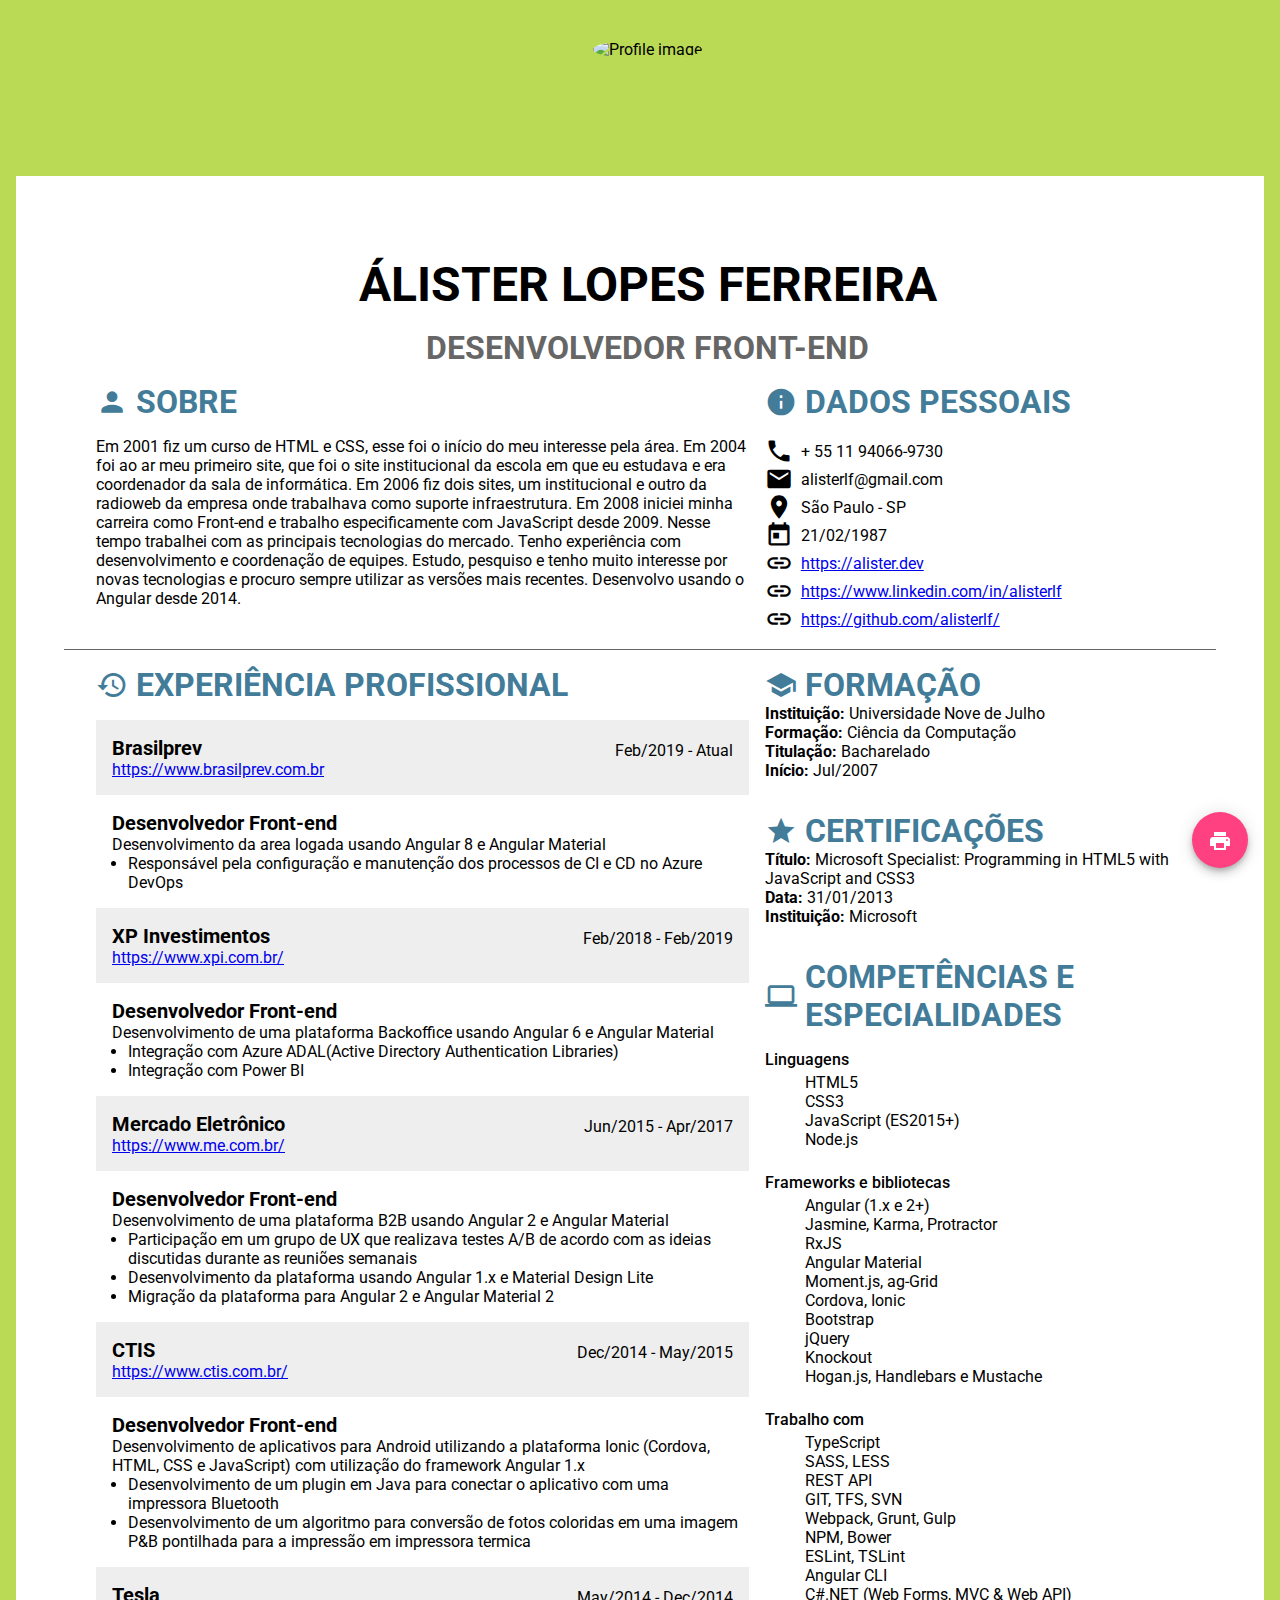
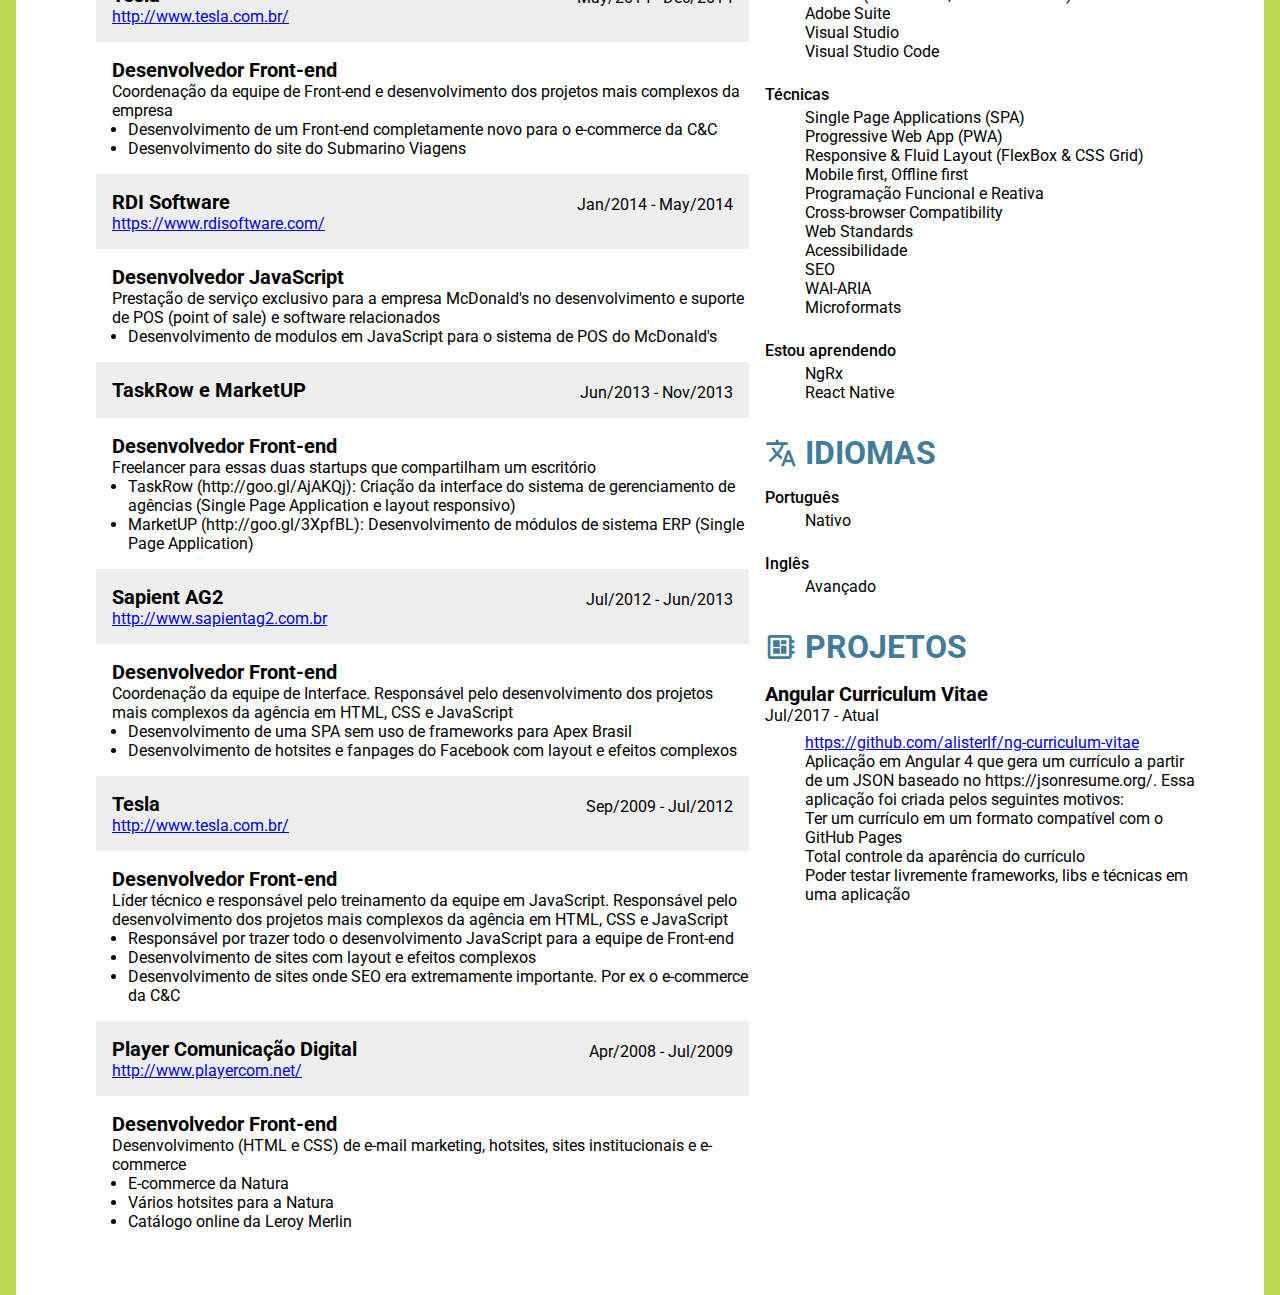
==== index.html @ 759c2c8f "Auto-generated commit" ====
<!DOCTYPE html>
<html lang="pt-br">
  <head>
    <meta charset="utf-8" />
    <title>NgCurriculumVitae</title>
    <base href="/" />
    <meta name="viewport" content="width=device-width, initial-scale=1" />
    <link rel="dns-prefetch" href="//fonts.googleapis.com" />
    <link rel="dns-prefetch" href="//www.googletagmanager.com" />
    <link rel="dns-prefetch" href="//www.google-analytics.com" />
    <link rel="preconnect" crossorigin href="//fonts.googleapis.com" />
    <link rel="preconnect" crossorigin href="//www.google-analytics.com" />
    <!-- Google Tag Manager -->
    <script>
      (function(w, d, s, l, i) {
        w[l] = w[l] || [];
        w[l].push({ 'gtm.start': new Date().getTime(), event: 'gtm.js' });
        var f = d.getElementsByTagName(s)[0],
          j = d.createElement(s),
          dl = l != 'dataLayer' ? '&l=' + l : '';
        j.async = true;
        j.src = 'https://www.googletagmanager.com/gtm.js?id=' + i + dl;
        f.parentNode.insertBefore(j, f);
      })(window, document, 'script', 'dataLayer', 'GTM-PRNCZ3V');
    </script>
    <!-- End Google Tag Manager -->
    <link rel="icon" type="image/x-icon" href="favicon.ico" />
    <link
      href="https://fonts.googleapis.com/css?family=Roboto:400,500,700&display=swap"
      rel="stylesheet"
    />
    <link
      href="https://fonts.googleapis.com/icon?family=Material+Icons&display=swap"
      rel="stylesheet"
    />
  <link rel="stylesheet" href="styles.6f7f9d1a3dc5c275f719.css"></head>
  <body>
    <!-- Google Tag Manager (noscript) -->
    <noscript>
      <iframe
        src="https://www.googletagmanager.com/ns.html?id=GTM-PRNCZ3V"
        height="0"
        width="0"
        style="display:none;visibility:hidden"
      ></iframe>
    </noscript>
    <!-- End Google Tag Manager (noscript) -->
    <!-- Github Pages hack to allow SPA refresh without receiving 404. -->
    <script>
      (function() {
        // Retrieve the URL the user was trying to access when receiving the 404.
        var redirect = sessionStorage.redirect;
        // Remove the URL from sessionStorage.
        delete sessionStorage.redirect;
        // Check if we actually need to redirect.
        if (redirect && redirect != location.href) {
          // We need to redirect to the URL the user was trying to access.
          history.replaceState(null, null, redirect);
        }
      })();
    </script>
    <!-- /Github Pages hack. -->
    <app-root></app-root>
  <script src="polyfills-es5.9864efa4089aa5dbc3ee.js" nomodule defer></script><script src="polyfills-es2015.c0373d524358eabe0165.js" type="module"></script><script src="runtime-es2015.24b02acc1f369d9b9f37.js" type="module"></script><script src="main-es2015.7d85269d48983feb0762.js" type="module"></script><script src="runtime-es5.24b02acc1f369d9b9f37.js" nomodule defer></script><script src="main-es5.7d85269d48983feb0762.js" nomodule defer></script></body>
</html>
---- styles.6f7f9d1a3dc5c275f719.css ----
.mat-badge-content{font-weight:600;font-size:12px;font-family:Roboto,"Helvetica Neue",sans-serif}.mat-badge-small .mat-badge-content{font-size:9px}.mat-badge-large .mat-badge-content{font-size:24px}.mat-h1,.mat-headline,.mat-typography h1{font:400 24px/32px Roboto,"Helvetica Neue",sans-serif;margin:0 0 16px}.mat-h2,.mat-title,.mat-typography h2{font:500 20px/32px Roboto,"Helvetica Neue",sans-serif;margin:0 0 16px}.mat-h3,.mat-subheading-2,.mat-typography h3{font:400 16px/28px Roboto,"Helvetica Neue",sans-serif;margin:0 0 16px}.mat-h4,.mat-subheading-1,.mat-typography h4{font:400 15px/24px Roboto,"Helvetica Neue",sans-serif;margin:0 0 16px}.mat-h5,.mat-typography h5{font:400 calc(14px * .83)/20px Roboto,"Helvetica Neue",sans-serif;margin:0 0 12px}.mat-h6,.mat-typography h6{font:400 calc(14px * .67)/20px Roboto,"Helvetica Neue",sans-serif;margin:0 0 12px}.mat-body-2,.mat-body-strong{font:500 14px/24px Roboto,"Helvetica Neue",sans-serif}.mat-body,.mat-body-1,.mat-typography{font:400 14px/20px Roboto,"Helvetica Neue",sans-serif}.mat-body p,.mat-body-1 p,.mat-typography p{margin:0 0 12px}.mat-caption,.mat-small{font:400 12px/20px Roboto,"Helvetica Neue",sans-serif}.mat-display-4,.mat-typography .mat-display-4{font:300 112px/112px Roboto,"Helvetica Neue",sans-serif;letter-spacing:-.05em;margin:0 0 56px}.mat-display-3,.mat-typography .mat-display-3{font:400 56px/56px Roboto,"Helvetica Neue",sans-serif;letter-spacing:-.02em;margin:0 0 64px}.mat-display-2,.mat-typography .mat-display-2{font:400 45px/48px Roboto,"Helvetica Neue",sans-serif;letter-spacing:-.005em;margin:0 0 64px}.mat-display-1,.mat-typography .mat-display-1{font:400 34px/40px Roboto,"Helvetica Neue",sans-serif;margin:0 0 64px}.mat-bottom-sheet-container{font:400 14px/20px Roboto,"Helvetica Neue",sans-serif}.mat-button,.mat-fab,.mat-flat-button,.mat-icon-button,.mat-mini-fab,.mat-raised-button,.mat-stroked-button{font-family:Roboto,"Helvetica Neue",sans-serif;font-size:14px;font-weight:500}.mat-button-toggle,.mat-card{font-family:Roboto,"Helvetica Neue",sans-serif}.mat-card-title{font-size:24px;font-weight:500}.mat-card-header .mat-card-title{font-size:20px}.mat-card-content,.mat-card-subtitle{font-size:14px}.mat-checkbox{font-family:Roboto,"Helvetica Neue",sans-serif}.mat-checkbox-layout .mat-checkbox-label{line-height:24px}.mat-chip{font-size:14px;font-weight:500}.mat-chip .mat-chip-remove.mat-icon,.mat-chip .mat-chip-trailing-icon.mat-icon{font-size:18px}.mat-table{font-family:Roboto,"Helvetica Neue",sans-serif}.mat-header-cell{font-size:12px;font-weight:500}.mat-cell,.mat-footer-cell{font-size:14px}.mat-calendar{font-family:Roboto,"Helvetica Neue",sans-serif}.mat-calendar-body{font-size:13px}.mat-calendar-body-label,.mat-calendar-period-button{font-size:14px;font-weight:500}.mat-calendar-table-header th{font-size:11px;font-weight:400}.mat-dialog-title{font:500 20px/32px Roboto,"Helvetica Neue",sans-serif}.mat-expansion-panel-header{font-family:Roboto,"Helvetica Neue",sans-serif;font-size:15px;font-weight:400}.mat-expansion-panel-content{font:400 14px/20px Roboto,"Helvetica Neue",sans-serif}.mat-form-field{font-size:inherit;font-weight:400;line-height:1.125;font-family:Roboto,"Helvetica Neue",sans-serif}.mat-form-field-wrapper{padding-bottom:1.34375em}.mat-form-field-prefix .mat-icon,.mat-form-field-suffix .mat-icon{font-size:150%;line-height:1.125}.mat-form-field-prefix .mat-icon-button,.mat-form-field-suffix .mat-icon-button{height:1.5em;width:1.5em}.mat-form-field-prefix .mat-icon-button .mat-icon,.mat-form-field-suffix .mat-icon-button .mat-icon{height:1.125em;line-height:1.125}.mat-form-field-infix{padding:.5em 0;border-top:.84375em solid transparent}.mat-form-field-can-float .mat-input-server:focus+.mat-form-field-label-wrapper .mat-form-field-label,.mat-form-field-can-float.mat-form-field-should-float .mat-form-field-label{transform:translateY(-1.34375em) scale(.75);width:133.33333%}.mat-form-field-can-float .mat-input-server[label]:not(:label-shown)+.mat-form-field-label-wrapper .mat-form-field-label{transform:translateY(-1.34374em) scale(.75);width:133.33334%}.mat-form-field-label-wrapper{top:-.84375em;padding-top:.84375em}.mat-form-field-label{top:1.34375em}.mat-form-field-underline{bottom:1.34375em}.mat-form-field-subscript-wrapper{font-size:75%;margin-top:.66667em;top:calc(100% - 1.79167em)}.mat-form-field-appearance-legacy .mat-form-field-wrapper{padding-bottom:1.25em}.mat-form-field-appearance-legacy .mat-form-field-infix{padding:.4375em 0}.mat-form-field-appearance-legacy.mat-form-field-can-float .mat-input-server:focus+.mat-form-field-label-wrapper .mat-form-field-label,.mat-form-field-appearance-legacy.mat-form-field-can-float.mat-form-field-should-float .mat-form-field-label{transform:translateY(-1.28125em) scale(.75) perspective(100px) translateZ(.001px);-ms-transform:translateY(-1.28125em) scale(.75);width:133.33333%}.mat-form-field-appearance-legacy.mat-form-field-can-float .mat-form-field-autofill-control:-webkit-autofill+.mat-form-field-label-wrapper .mat-form-field-label{transform:translateY(-1.28125em) scale(.75) perspective(100px) translateZ(.00101px);-ms-transform:translateY(-1.28124em) scale(.75);width:133.33334%}.mat-form-field-appearance-legacy.mat-form-field-can-float .mat-input-server[label]:not(:label-shown)+.mat-form-field-label-wrapper .mat-form-field-label{transform:translateY(-1.28125em) scale(.75) perspective(100px) translateZ(.00102px);-ms-transform:translateY(-1.28123em) scale(.75);width:133.33335%}.mat-form-field-appearance-legacy .mat-form-field-label{top:1.28125em}.mat-form-field-appearance-legacy .mat-form-field-subscript-wrapper{margin-top:.54167em;top:calc(100% - 1.66667em)}@media print{.mat-form-field-appearance-legacy.mat-form-field-can-float .mat-input-server:focus+.mat-form-field-label-wrapper .mat-form-field-label,.mat-form-field-appearance-legacy.mat-form-field-can-float.mat-form-field-should-float .mat-form-field-label{transform:translateY(-1.28122em) scale(.75)}.mat-form-field-appearance-legacy.mat-form-field-can-float .mat-form-field-autofill-control:-webkit-autofill+.mat-form-field-label-wrapper .mat-form-field-label{transform:translateY(-1.28121em) scale(.75)}.mat-form-field-appearance-legacy.mat-form-field-can-float .mat-input-server[label]:not(:label-shown)+.mat-form-field-label-wrapper .mat-form-field-label{transform:translateY(-1.2812em) scale(.75)}}.mat-form-field-appearance-fill .mat-form-field-infix{padding:.25em 0 .75em}.mat-form-field-appearance-fill .mat-form-field-label{top:1.09375em;margin-top:-.5em}.mat-form-field-appearance-fill.mat-form-field-can-float .mat-input-server:focus+.mat-form-field-label-wrapper .mat-form-field-label,.mat-form-field-appearance-fill.mat-form-field-can-float.mat-form-field-should-float .mat-form-field-label{transform:translateY(-.59375em) scale(.75);width:133.33333%}.mat-form-field-appearance-fill.mat-form-field-can-float .mat-input-server[label]:not(:label-shown)+.mat-form-field-label-wrapper .mat-form-field-label{transform:translateY(-.59374em) scale(.75);width:133.33334%}.mat-form-field-appearance-outline .mat-form-field-infix{padding:1em 0}.mat-form-field-appearance-outline .mat-form-field-label{top:1.84375em;margin-top:-.25em}.mat-form-field-appearance-outline.mat-form-field-can-float .mat-input-server:focus+.mat-form-field-label-wrapper .mat-form-field-label,.mat-form-field-appearance-outline.mat-form-field-can-float.mat-form-field-should-float .mat-form-field-label{transform:translateY(-1.59375em) scale(.75);width:133.33333%}.mat-form-field-appearance-outline.mat-form-field-can-float .mat-input-server[label]:not(:label-shown)+.mat-form-field-label-wrapper .mat-form-field-label{transform:translateY(-1.59374em) scale(.75);width:133.33334%}.mat-grid-tile-footer,.mat-grid-tile-header{font-size:14px}.mat-grid-tile-footer .mat-line,.mat-grid-tile-header .mat-line{white-space:nowrap;overflow:hidden;text-overflow:ellipsis;display:block;box-sizing:border-box}.mat-grid-tile-footer .mat-line:nth-child(n+2),.mat-grid-tile-header .mat-line:nth-child(n+2){font-size:12px}input.mat-input-element{margin-top:-.0625em}.mat-menu-item{font-family:Roboto,"Helvetica Neue",sans-serif;font-size:14px;font-weight:400}.mat-paginator,.mat-paginator-page-size .mat-select-trigger{font-family:Roboto,"Helvetica Neue",sans-serif;font-size:12px}.mat-radio-button,.mat-select{font-family:Roboto,"Helvetica Neue",sans-serif}.mat-select-trigger{height:1.125em}.mat-slide-toggle-content{font-family:Roboto,"Helvetica Neue",sans-serif}.mat-slider-thumb-label-text{font-family:Roboto,"Helvetica Neue",sans-serif;font-size:12px;font-weight:500}.mat-stepper-horizontal,.mat-stepper-vertical{font-family:Roboto,"Helvetica Neue",sans-serif}.mat-step-label{font-size:14px;font-weight:400}.mat-step-sub-label-error{font-weight:400}.mat-step-label-error{font-size:14px}.mat-step-label-selected{font-size:14px;font-weight:500}.mat-tab-group{font-family:Roboto,"Helvetica Neue",sans-serif}.mat-tab-label,.mat-tab-link{font-family:Roboto,"Helvetica Neue",sans-serif;font-size:14px;font-weight:500}.mat-toolbar,.mat-toolbar h1,.mat-toolbar h2,.mat-toolbar h3,.mat-toolbar h4,.mat-toolbar h5,.mat-toolbar h6{font:500 20px/32px Roboto,"Helvetica Neue",sans-serif;margin:0}.mat-tooltip{font-family:Roboto,"Helvetica Neue",sans-serif;font-size:10px;padding-top:6px;padding-bottom:6px}.mat-tooltip-handset{font-size:14px;padding-top:8px;padding-bottom:8px}.mat-list-item,.mat-list-option{font-family:Roboto,"Helvetica Neue",sans-serif}.mat-list-base .mat-list-item{font-size:16px}.mat-list-base .mat-list-item .mat-line{white-space:nowrap;overflow:hidden;text-overflow:ellipsis;display:block;box-sizing:border-box}.mat-list-base .mat-list-item .mat-line:nth-child(n+2){font-size:14px}.mat-list-base .mat-list-option{font-size:16px}.mat-list-base .mat-list-option .mat-line{white-space:nowrap;overflow:hidden;text-overflow:ellipsis;display:block;box-sizing:border-box}.mat-list-base .mat-list-option .mat-line:nth-child(n+2){font-size:14px}.mat-list-base[dense] .mat-list-item{font-size:12px}.mat-list-base[dense] .mat-list-item .mat-line{white-space:nowrap;overflow:hidden;text-overflow:ellipsis;display:block;box-sizing:border-box}.mat-list-base[dense] .mat-list-item .mat-line:nth-child(n+2),.mat-list-base[dense] .mat-list-option{font-size:12px}.mat-list-base[dense] .mat-list-option .mat-line{white-space:nowrap;overflow:hidden;text-overflow:ellipsis;display:block;box-sizing:border-box}.mat-list-base[dense] .mat-list-option .mat-line:nth-child(n+2){font-size:12px}.mat-list-base[dense] .mat-subheader{font-family:Roboto,"Helvetica Neue",sans-serif;font-size:12px;font-weight:500}.mat-option{font-family:Roboto,"Helvetica Neue",sans-serif;font-size:16px;color:rgba(0,0,0,.87)}.mat-optgroup-label{font:500 14px/24px Roboto,"Helvetica Neue",sans-serif;color:rgba(0,0,0,.54)}.mat-simple-snackbar{font-family:Roboto,"Helvetica Neue",sans-serif;font-size:14px}.mat-simple-snackbar-action{line-height:1;font-family:inherit;font-size:inherit;font-weight:500}.mat-ripple{overflow:hidden;position:relative}.mat-ripple.mat-ripple-unbounded{overflow:visible}.mat-ripple-element{position:absolute;border-radius:50%;pointer-events:none;transition:opacity,transform 0s cubic-bezier(0,0,.2,1);transform:scale(0)}@media (-ms-high-contrast:active){.mat-ripple-element{display:none}}.cdk-visually-hidden{border:0;clip:rect(0 0 0 0);height:1px;margin:-1px;overflow:hidden;padding:0;position:absolute;width:1px;outline:0;-webkit-appearance:none;-moz-appearance:none}.cdk-global-overlay-wrapper,.cdk-overlay-container{pointer-events:none;top:0;left:0;height:100%;width:100%}.cdk-overlay-container{position:fixed;z-index:1000}.cdk-overlay-container:empty{display:none}.cdk-global-overlay-wrapper{display:flex;position:absolute;z-index:1000}.cdk-overlay-pane{position:absolute;pointer-events:auto;box-sizing:border-box;z-index:1000;display:flex;max-width:100%;max-height:100%}.cdk-overlay-backdrop{position:absolute;top:0;bottom:0;left:0;right:0;z-index:1000;pointer-events:auto;-webkit-tap-highlight-color:transparent;transition:opacity .4s cubic-bezier(.25,.8,.25,1);opacity:0}.cdk-overlay-backdrop.cdk-overlay-backdrop-showing{opacity:1}@media screen and (-ms-high-contrast:active){.cdk-overlay-backdrop.cdk-overlay-backdrop-showing{opacity:.6}}.cdk-overlay-dark-backdrop{background:rgba(0,0,0,.32)}.cdk-overlay-transparent-backdrop,.cdk-overlay-transparent-backdrop.cdk-overlay-backdrop-showing{opacity:0}.cdk-overlay-connected-position-bounding-box{position:absolute;z-index:1000;display:flex;flex-direction:column;min-width:1px;min-height:1px}.cdk-global-scrollblock{position:fixed;width:100%;overflow-y:scroll}@-webkit-keyframes cdk-text-field-autofill-start{/*!*/}@keyframes cdk-text-field-autofill-start{/*!*/}@-webkit-keyframes cdk-text-field-autofill-end{/*!*/}@keyframes cdk-text-field-autofill-end{/*!*/}.cdk-text-field-autofill-monitored:-webkit-autofill{-webkit-animation-name:cdk-text-field-autofill-start;animation-name:cdk-text-field-autofill-start}.cdk-text-field-autofill-monitored:not(:-webkit-autofill){-webkit-animation-name:cdk-text-field-autofill-end;animation-name:cdk-text-field-autofill-end}textarea.cdk-textarea-autosize{resize:none}textarea.cdk-textarea-autosize-measuring{height:auto!important;overflow:hidden!important;padding:2px 0!important;box-sizing:content-box!important}.mat-ripple-element{background-color:rgba(0,0,0,.1)}.mat-option.mat-selected:not(.mat-option-multiple):not(.mat-option-disabled),.mat-option:focus:not(.mat-option-disabled),.mat-option:hover:not(.mat-option-disabled){background:rgba(0,0,0,.04)}.mat-option.mat-active{background:rgba(0,0,0,.04);color:rgba(0,0,0,.87)}.mat-option.mat-option-disabled{color:rgba(0,0,0,.38)}.mat-primary .mat-option.mat-selected:not(.mat-option-disabled){color:#3f51b5}.mat-accent .mat-option.mat-selected:not(.mat-option-disabled){color:#ff4081}.mat-warn .mat-option.mat-selected:not(.mat-option-disabled){color:#f44336}.mat-optgroup-disabled .mat-optgroup-label{color:rgba(0,0,0,.38)}.mat-pseudo-checkbox{color:rgba(0,0,0,.54)}.mat-pseudo-checkbox::after{color:#fafafa}.mat-pseudo-checkbox-disabled{color:#b0b0b0}.mat-accent .mat-pseudo-checkbox-checked,.mat-accent .mat-pseudo-checkbox-indeterminate,.mat-pseudo-checkbox-checked,.mat-pseudo-checkbox-indeterminate{background:#ff4081}.mat-primary .mat-pseudo-checkbox-checked,.mat-primary .mat-pseudo-checkbox-indeterminate{background:#3f51b5}.mat-warn .mat-pseudo-checkbox-checked,.mat-warn .mat-pseudo-checkbox-indeterminate{background:#f44336}.mat-pseudo-checkbox-checked.mat-pseudo-checkbox-disabled,.mat-pseudo-checkbox-indeterminate.mat-pseudo-checkbox-disabled{background:#b0b0b0}.mat-elevation-z0{box-shadow:0 0 0 0 rgba(0,0,0,.2),0 0 0 0 rgba(0,0,0,.14),0 0 0 0 rgba(0,0,0,.12)}.mat-elevation-z1{box-shadow:0 2px 1px -1px rgba(0,0,0,.2),0 1px 1px 0 rgba(0,0,0,.14),0 1px 3px 0 rgba(0,0,0,.12)}.mat-elevation-z2{box-shadow:0 3px 1px -2px rgba(0,0,0,.2),0 2px 2px 0 rgba(0,0,0,.14),0 1px 5px 0 rgba(0,0,0,.12)}.mat-elevation-z3{box-shadow:0 3px 3px -2px rgba(0,0,0,.2),0 3px 4px 0 rgba(0,0,0,.14),0 1px 8px 0 rgba(0,0,0,.12)}.mat-elevation-z4{box-shadow:0 2px 4px -1px rgba(0,0,0,.2),0 4px 5px 0 rgba(0,0,0,.14),0 1px 10px 0 rgba(0,0,0,.12)}.mat-elevation-z5{box-shadow:0 3px 5px -1px rgba(0,0,0,.2),0 5px 8px 0 rgba(0,0,0,.14),0 1px 14px 0 rgba(0,0,0,.12)}.mat-elevation-z6{box-shadow:0 3px 5px -1px rgba(0,0,0,.2),0 6px 10px 0 rgba(0,0,0,.14),0 1px 18px 0 rgba(0,0,0,.12)}.mat-elevation-z7{box-shadow:0 4px 5px -2px rgba(0,0,0,.2),0 7px 10px 1px rgba(0,0,0,.14),0 2px 16px 1px rgba(0,0,0,.12)}.mat-elevation-z8{box-shadow:0 5px 5px -3px rgba(0,0,0,.2),0 8px 10px 1px rgba(0,0,0,.14),0 3px 14px 2px rgba(0,0,0,.12)}.mat-elevation-z9{box-shadow:0 5px 6px -3px rgba(0,0,0,.2),0 9px 12px 1px rgba(0,0,0,.14),0 3px 16px 2px rgba(0,0,0,.12)}.mat-elevation-z10{box-shadow:0 6px 6px -3px rgba(0,0,0,.2),0 10px 14px 1px rgba(0,0,0,.14),0 4px 18px 3px rgba(0,0,0,.12)}.mat-elevation-z11{box-shadow:0 6px 7px -4px rgba(0,0,0,.2),0 11px 15px 1px rgba(0,0,0,.14),0 4px 20px 3px rgba(0,0,0,.12)}.mat-elevation-z12{box-shadow:0 7px 8px -4px rgba(0,0,0,.2),0 12px 17px 2px rgba(0,0,0,.14),0 5px 22px 4px rgba(0,0,0,.12)}.mat-elevation-z13{box-shadow:0 7px 8px -4px rgba(0,0,0,.2),0 13px 19px 2px rgba(0,0,0,.14),0 5px 24px 4px rgba(0,0,0,.12)}.mat-elevation-z14{box-shadow:0 7px 9px -4px rgba(0,0,0,.2),0 14px 21px 2px rgba(0,0,0,.14),0 5px 26px 4px rgba(0,0,0,.12)}.mat-elevation-z15{box-shadow:0 8px 9px -5px rgba(0,0,0,.2),0 15px 22px 2px rgba(0,0,0,.14),0 6px 28px 5px rgba(0,0,0,.12)}.mat-elevation-z16{box-shadow:0 8px 10px -5px rgba(0,0,0,.2),0 16px 24px 2px rgba(0,0,0,.14),0 6px 30px 5px rgba(0,0,0,.12)}.mat-elevation-z17{box-shadow:0 8px 11px -5px rgba(0,0,0,.2),0 17px 26px 2px rgba(0,0,0,.14),0 6px 32px 5px rgba(0,0,0,.12)}.mat-elevation-z18{box-shadow:0 9px 11px -5px rgba(0,0,0,.2),0 18px 28px 2px rgba(0,0,0,.14),0 7px 34px 6px rgba(0,0,0,.12)}.mat-elevation-z19{box-shadow:0 9px 12px -6px rgba(0,0,0,.2),0 19px 29px 2px rgba(0,0,0,.14),0 7px 36px 6px rgba(0,0,0,.12)}.mat-elevation-z20{box-shadow:0 10px 13px -6px rgba(0,0,0,.2),0 20px 31px 3px rgba(0,0,0,.14),0 8px 38px 7px rgba(0,0,0,.12)}.mat-elevation-z21{box-shadow:0 10px 13px -6px rgba(0,0,0,.2),0 21px 33px 3px rgba(0,0,0,.14),0 8px 40px 7px rgba(0,0,0,.12)}.mat-elevation-z22{box-shadow:0 10px 14px -6px rgba(0,0,0,.2),0 22px 35px 3px rgba(0,0,0,.14),0 8px 42px 7px rgba(0,0,0,.12)}.mat-elevation-z23{box-shadow:0 11px 14px -7px rgba(0,0,0,.2),0 23px 36px 3px rgba(0,0,0,.14),0 9px 44px 8px rgba(0,0,0,.12)}.mat-elevation-z24{box-shadow:0 11px 15px -7px rgba(0,0,0,.2),0 24px 38px 3px rgba(0,0,0,.14),0 9px 46px 8px rgba(0,0,0,.12)}.mat-app-background{background-color:#fafafa;color:rgba(0,0,0,.87)}.mat-theme-loaded-marker{display:none}.mat-autocomplete-panel{background:#fff;color:rgba(0,0,0,.87)}.mat-autocomplete-panel:not([class*=mat-elevation-z]){box-shadow:0 2px 4px -1px rgba(0,0,0,.2),0 4px 5px 0 rgba(0,0,0,.14),0 1px 10px 0 rgba(0,0,0,.12)}.mat-autocomplete-panel .mat-option.mat-selected:not(.mat-active):not(:hover){background:#fff}.mat-autocomplete-panel .mat-option.mat-selected:not(.mat-active):not(:hover):not(.mat-option-disabled){color:rgba(0,0,0,.87)}@media (-ms-high-contrast:active){.mat-badge-content{outline:solid 1px;border-radius:0}.mat-checkbox-disabled{opacity:.5}}.mat-badge-accent .mat-badge-content{background:#ff4081;color:#fff}.mat-badge-warn .mat-badge-content{color:#fff;background:#f44336}.mat-badge{position:relative}.mat-badge-hidden .mat-badge-content{display:none}.mat-badge-disabled .mat-badge-content{background:#b9b9b9;color:rgba(0,0,0,.38)}.mat-badge-content{color:#fff;background:#3f51b5;position:absolute;text-align:center;display:inline-block;border-radius:50%;transition:transform .2s ease-in-out;transform:scale(.6);overflow:hidden;white-space:nowrap;text-overflow:ellipsis;pointer-events:none}.mat-badge-content._mat-animation-noopable,.ng-animate-disabled .mat-badge-content{transition:none}.mat-badge-content.mat-badge-active{transform:none}.mat-badge-small .mat-badge-content{width:16px;height:16px;line-height:16px}.mat-badge-small.mat-badge-above .mat-badge-content{top:-8px}.mat-badge-small.mat-badge-below .mat-badge-content{bottom:-8px}.mat-badge-small.mat-badge-before .mat-badge-content{left:-16px}[dir=rtl] .mat-badge-small.mat-badge-before .mat-badge-content{left:auto;right:-16px}.mat-badge-small.mat-badge-after .mat-badge-content{right:-16px}[dir=rtl] .mat-badge-small.mat-badge-after .mat-badge-content{right:auto;left:-16px}.mat-badge-small.mat-badge-overlap.mat-badge-before .mat-badge-content{left:-8px}[dir=rtl] .mat-badge-small.mat-badge-overlap.mat-badge-before .mat-badge-content{left:auto;right:-8px}.mat-badge-small.mat-badge-overlap.mat-badge-after .mat-badge-content{right:-8px}[dir=rtl] .mat-badge-small.mat-badge-overlap.mat-badge-after .mat-badge-content{right:auto;left:-8px}.mat-badge-medium .mat-badge-content{width:22px;height:22px;line-height:22px}.mat-badge-medium.mat-badge-above .mat-badge-content{top:-11px}.mat-badge-medium.mat-badge-below .mat-badge-content{bottom:-11px}.mat-badge-medium.mat-badge-before .mat-badge-content{left:-22px}[dir=rtl] .mat-badge-medium.mat-badge-before .mat-badge-content{left:auto;right:-22px}.mat-badge-medium.mat-badge-after .mat-badge-content{right:-22px}[dir=rtl] .mat-badge-medium.mat-badge-after .mat-badge-content{right:auto;left:-22px}.mat-badge-medium.mat-badge-overlap.mat-badge-before .mat-badge-content{left:-11px}[dir=rtl] .mat-badge-medium.mat-badge-overlap.mat-badge-before .mat-badge-content{left:auto;right:-11px}.mat-badge-medium.mat-badge-overlap.mat-badge-after .mat-badge-content{right:-11px}[dir=rtl] .mat-badge-medium.mat-badge-overlap.mat-badge-after .mat-badge-content{right:auto;left:-11px}.mat-badge-large .mat-badge-content{width:28px;height:28px;line-height:28px}.mat-badge-large.mat-badge-above .mat-badge-content{top:-14px}.mat-badge-large.mat-badge-below .mat-badge-content{bottom:-14px}.mat-badge-large.mat-badge-before .mat-badge-content{left:-28px}[dir=rtl] .mat-badge-large.mat-badge-before .mat-badge-content{left:auto;right:-28px}.mat-badge-large.mat-badge-after .mat-badge-content{right:-28px}[dir=rtl] .mat-badge-large.mat-badge-after .mat-badge-content{right:auto;left:-28px}.mat-badge-large.mat-badge-overlap.mat-badge-before .mat-badge-content{left:-14px}[dir=rtl] .mat-badge-large.mat-badge-overlap.mat-badge-before .mat-badge-content{left:auto;right:-14px}.mat-badge-large.mat-badge-overlap.mat-badge-after .mat-badge-content{right:-14px}[dir=rtl] .mat-badge-large.mat-badge-overlap.mat-badge-after .mat-badge-content{right:auto;left:-14px}.mat-bottom-sheet-container{box-shadow:0 8px 10px -5px rgba(0,0,0,.2),0 16px 24px 2px rgba(0,0,0,.14),0 6px 30px 5px rgba(0,0,0,.12);background:#fff;color:rgba(0,0,0,.87)}.mat-button,.mat-icon-button,.mat-stroked-button{color:inherit;background:0 0}.mat-button.mat-primary,.mat-icon-button.mat-primary,.mat-stroked-button.mat-primary{color:#3f51b5}.mat-button.mat-accent,.mat-icon-button.mat-accent,.mat-stroked-button.mat-accent{color:#ff4081}.mat-button.mat-warn,.mat-icon-button.mat-warn,.mat-stroked-button.mat-warn{color:#f44336}.mat-button.mat-accent[disabled],.mat-button.mat-primary[disabled],.mat-button.mat-warn[disabled],.mat-button[disabled][disabled],.mat-icon-button.mat-accent[disabled],.mat-icon-button.mat-primary[disabled],.mat-icon-button.mat-warn[disabled],.mat-icon-button[disabled][disabled],.mat-stroked-button.mat-accent[disabled],.mat-stroked-button.mat-primary[disabled],.mat-stroked-button.mat-warn[disabled],.mat-stroked-button[disabled][disabled]{color:rgba(0,0,0,.26)}.mat-button.mat-primary .mat-button-focus-overlay,.mat-icon-button.mat-primary .mat-button-focus-overlay,.mat-stroked-button.mat-primary .mat-button-focus-overlay{background-color:#3f51b5}.mat-button.mat-accent .mat-button-focus-overlay,.mat-icon-button.mat-accent .mat-button-focus-overlay,.mat-stroked-button.mat-accent .mat-button-focus-overlay{background-color:#ff4081}.mat-button.mat-warn .mat-button-focus-overlay,.mat-icon-button.mat-warn .mat-button-focus-overlay,.mat-stroked-button.mat-warn .mat-button-focus-overlay{background-color:#f44336}.mat-button[disabled] .mat-button-focus-overlay,.mat-icon-button[disabled] .mat-button-focus-overlay,.mat-stroked-button[disabled] .mat-button-focus-overlay{background-color:transparent}.mat-button .mat-ripple-element,.mat-icon-button .mat-ripple-element,.mat-stroked-button .mat-ripple-element{opacity:.1;background-color:currentColor}.mat-button-focus-overlay{background:#000}.mat-stroked-button:not([disabled]){border-color:rgba(0,0,0,.12)}.mat-fab,.mat-flat-button,.mat-mini-fab,.mat-raised-button{color:rgba(0,0,0,.87);background-color:#fff}.mat-fab.mat-accent,.mat-fab.mat-primary,.mat-fab.mat-warn,.mat-flat-button.mat-accent,.mat-flat-button.mat-primary,.mat-flat-button.mat-warn,.mat-mini-fab.mat-accent,.mat-mini-fab.mat-primary,.mat-mini-fab.mat-warn,.mat-raised-button.mat-accent,.mat-raised-button.mat-primary,.mat-raised-button.mat-warn{color:#fff}.mat-fab.mat-accent[disabled],.mat-fab.mat-primary[disabled],.mat-fab.mat-warn[disabled],.mat-fab[disabled][disabled],.mat-flat-button.mat-accent[disabled],.mat-flat-button.mat-primary[disabled],.mat-flat-button.mat-warn[disabled],.mat-flat-button[disabled][disabled],.mat-mini-fab.mat-accent[disabled],.mat-mini-fab.mat-primary[disabled],.mat-mini-fab.mat-warn[disabled],.mat-mini-fab[disabled][disabled],.mat-raised-button.mat-accent[disabled],.mat-raised-button.mat-primary[disabled],.mat-raised-button.mat-warn[disabled],.mat-raised-button[disabled][disabled]{color:rgba(0,0,0,.26);background-color:rgba(0,0,0,.12)}.mat-fab.mat-primary,.mat-flat-button.mat-primary,.mat-mini-fab.mat-primary,.mat-raised-button.mat-primary{background-color:#3f51b5}.mat-fab.mat-accent,.mat-flat-button.mat-accent,.mat-mini-fab.mat-accent,.mat-raised-button.mat-accent{background-color:#ff4081}.mat-fab.mat-warn,.mat-flat-button.mat-warn,.mat-mini-fab.mat-warn,.mat-raised-button.mat-warn{background-color:#f44336}.mat-fab.mat-accent .mat-ripple-element,.mat-fab.mat-primary .mat-ripple-element,.mat-fab.mat-warn .mat-ripple-element,.mat-flat-button.mat-accent .mat-ripple-element,.mat-flat-button.mat-primary .mat-ripple-element,.mat-flat-button.mat-warn .mat-ripple-element,.mat-mini-fab.mat-accent .mat-ripple-element,.mat-mini-fab.mat-primary .mat-ripple-element,.mat-mini-fab.mat-warn .mat-ripple-element,.mat-raised-button.mat-accent .mat-ripple-element,.mat-raised-button.mat-primary .mat-ripple-element,.mat-raised-button.mat-warn .mat-ripple-element{background-color:rgba(255,255,255,.1)}.mat-flat-button:not([class*=mat-elevation-z]),.mat-stroked-button:not([class*=mat-elevation-z]){box-shadow:0 0 0 0 rgba(0,0,0,.2),0 0 0 0 rgba(0,0,0,.14),0 0 0 0 rgba(0,0,0,.12)}.mat-raised-button:not([class*=mat-elevation-z]){box-shadow:0 3px 1px -2px rgba(0,0,0,.2),0 2px 2px 0 rgba(0,0,0,.14),0 1px 5px 0 rgba(0,0,0,.12)}.mat-raised-button:not([disabled]):active:not([class*=mat-elevation-z]){box-shadow:0 5px 5px -3px rgba(0,0,0,.2),0 8px 10px 1px rgba(0,0,0,.14),0 3px 14px 2px rgba(0,0,0,.12)}.mat-raised-button[disabled]:not([class*=mat-elevation-z]){box-shadow:0 0 0 0 rgba(0,0,0,.2),0 0 0 0 rgba(0,0,0,.14),0 0 0 0 rgba(0,0,0,.12)}.mat-fab:not([class*=mat-elevation-z]),.mat-mini-fab:not([class*=mat-elevation-z]){box-shadow:0 3px 5px -1px rgba(0,0,0,.2),0 6px 10px 0 rgba(0,0,0,.14),0 1px 18px 0 rgba(0,0,0,.12)}.mat-fab:not([disabled]):active:not([class*=mat-elevation-z]),.mat-mini-fab:not([disabled]):active:not([class*=mat-elevation-z]){box-shadow:0 7px 8px -4px rgba(0,0,0,.2),0 12px 17px 2px rgba(0,0,0,.14),0 5px 22px 4px rgba(0,0,0,.12)}.mat-fab[disabled]:not([class*=mat-elevation-z]),.mat-mini-fab[disabled]:not([class*=mat-elevation-z]){box-shadow:0 0 0 0 rgba(0,0,0,.2),0 0 0 0 rgba(0,0,0,.14),0 0 0 0 rgba(0,0,0,.12)}.mat-button-toggle-group,.mat-button-toggle-standalone{box-shadow:0 3px 1px -2px rgba(0,0,0,.2),0 2px 2px 0 rgba(0,0,0,.14),0 1px 5px 0 rgba(0,0,0,.12)}.mat-button-toggle-group-appearance-standard,.mat-button-toggle-standalone.mat-button-toggle-appearance-standard{box-shadow:none;border:1px solid rgba(0,0,0,.12)}.mat-button-toggle{color:rgba(0,0,0,.38)}.mat-button-toggle .mat-button-toggle-focus-overlay{background-color:rgba(0,0,0,.12)}.mat-button-toggle-appearance-standard{color:rgba(0,0,0,.87);background:#fff}.mat-button-toggle-appearance-standard .mat-button-toggle-focus-overlay{background-color:#000}.mat-button-toggle-group-appearance-standard .mat-button-toggle+.mat-button-toggle{border-left:1px solid rgba(0,0,0,.12)}[dir=rtl] .mat-button-toggle-group-appearance-standard .mat-button-toggle+.mat-button-toggle{border-left:none;border-right:1px solid rgba(0,0,0,.12)}.mat-button-toggle-group-appearance-standard.mat-button-toggle-vertical .mat-button-toggle+.mat-button-toggle{border-left:none;border-right:none;border-top:1px solid rgba(0,0,0,.12)}.mat-button-toggle-checked{background-color:#e0e0e0;color:rgba(0,0,0,.54)}.mat-button-toggle-checked.mat-button-toggle-appearance-standard{color:rgba(0,0,0,.87)}.mat-button-toggle-disabled{color:rgba(0,0,0,.26);background-color:#eee}.mat-button-toggle-disabled.mat-button-toggle-appearance-standard{background:#fff}.mat-button-toggle-disabled.mat-button-toggle-checked{background-color:#bdbdbd}.mat-card{background:#fff;color:rgba(0,0,0,.87)}.mat-card:not([class*=mat-elevation-z]){box-shadow:0 2px 1px -1px rgba(0,0,0,.2),0 1px 1px 0 rgba(0,0,0,.14),0 1px 3px 0 rgba(0,0,0,.12)}.mat-card.mat-card-flat:not([class*=mat-elevation-z]){box-shadow:0 0 0 0 rgba(0,0,0,.2),0 0 0 0 rgba(0,0,0,.14),0 0 0 0 rgba(0,0,0,.12)}.mat-card-subtitle{color:rgba(0,0,0,.54)}.mat-checkbox-frame{border-color:rgba(0,0,0,.54)}.mat-checkbox-checkmark{fill:#fafafa}.mat-checkbox-checkmark-path{stroke:#fafafa!important}@media (-ms-high-contrast:black-on-white){.mat-checkbox-checkmark-path{stroke:#000!important}}.mat-checkbox-mixedmark{background-color:#fafafa}.mat-checkbox-checked.mat-primary .mat-checkbox-background,.mat-checkbox-indeterminate.mat-primary .mat-checkbox-background{background-color:#3f51b5}.mat-checkbox-checked.mat-accent .mat-checkbox-background,.mat-checkbox-indeterminate.mat-accent .mat-checkbox-background{background-color:#ff4081}.mat-checkbox-checked.mat-warn .mat-checkbox-background,.mat-checkbox-indeterminate.mat-warn .mat-checkbox-background{background-color:#f44336}.mat-checkbox-disabled.mat-checkbox-checked .mat-checkbox-background,.mat-checkbox-disabled.mat-checkbox-indeterminate .mat-checkbox-background{background-color:#b0b0b0}.mat-checkbox-disabled:not(.mat-checkbox-checked) .mat-checkbox-frame{border-color:#b0b0b0}.mat-checkbox-disabled .mat-checkbox-label{color:rgba(0,0,0,.54)}@media (-ms-high-contrast:active){.mat-checkbox-background{background:0 0}}.mat-checkbox .mat-ripple-element{background-color:#000}.mat-checkbox-checked:not(.mat-checkbox-disabled).mat-primary .mat-ripple-element,.mat-checkbox:active:not(.mat-checkbox-disabled).mat-primary .mat-ripple-element{background:#3f51b5}.mat-checkbox-checked:not(.mat-checkbox-disabled).mat-accent .mat-ripple-element,.mat-checkbox:active:not(.mat-checkbox-disabled).mat-accent .mat-ripple-element{background:#ff4081}.mat-checkbox-checked:not(.mat-checkbox-disabled).mat-warn .mat-ripple-element,.mat-checkbox:active:not(.mat-checkbox-disabled).mat-warn .mat-ripple-element{background:#f44336}.mat-chip.mat-standard-chip{background-color:#e0e0e0;color:rgba(0,0,0,.87)}.mat-chip.mat-standard-chip .mat-chip-remove{color:rgba(0,0,0,.87);opacity:.4}.mat-chip.mat-standard-chip:not(.mat-chip-disabled):active{box-shadow:0 3px 3px -2px rgba(0,0,0,.2),0 3px 4px 0 rgba(0,0,0,.14),0 1px 8px 0 rgba(0,0,0,.12)}.mat-chip.mat-standard-chip:not(.mat-chip-disabled) .mat-chip-remove:hover{opacity:.54}.mat-chip.mat-standard-chip.mat-chip-disabled{opacity:.4}.mat-chip.mat-standard-chip::after{background:#000}.mat-chip.mat-standard-chip.mat-chip-selected.mat-primary{background-color:#3f51b5;color:#fff}.mat-chip.mat-standard-chip.mat-chip-selected.mat-primary .mat-chip-remove{color:#fff;opacity:.4}.mat-chip.mat-standard-chip.mat-chip-selected.mat-primary .mat-ripple-element{background:rgba(255,255,255,.1)}.mat-chip.mat-standard-chip.mat-chip-selected.mat-warn{background-color:#f44336;color:#fff}.mat-chip.mat-standard-chip.mat-chip-selected.mat-warn .mat-chip-remove{color:#fff;opacity:.4}.mat-chip.mat-standard-chip.mat-chip-selected.mat-warn .mat-ripple-element{background:rgba(255,255,255,.1)}.mat-chip.mat-standard-chip.mat-chip-selected.mat-accent{background-color:#ff4081;color:#fff}.mat-chip.mat-standard-chip.mat-chip-selected.mat-accent .mat-chip-remove{color:#fff;opacity:.4}.mat-chip.mat-standard-chip.mat-chip-selected.mat-accent .mat-ripple-element{background:rgba(255,255,255,.1)}.mat-table{background:#fff}.mat-table tbody,.mat-table tfoot,.mat-table thead,.mat-table-sticky,[mat-footer-row],[mat-header-row],[mat-row],mat-footer-row,mat-header-row,mat-row{background:inherit}mat-footer-row,mat-header-row,mat-row,td.mat-cell,td.mat-footer-cell,th.mat-header-cell{border-bottom-color:rgba(0,0,0,.12)}.mat-header-cell{color:rgba(0,0,0,.54)}.mat-cell,.mat-footer-cell{color:rgba(0,0,0,.87)}.mat-calendar-arrow{border-top-color:rgba(0,0,0,.54)}.mat-datepicker-content .mat-calendar-next-button,.mat-datepicker-content .mat-calendar-previous-button,.mat-datepicker-toggle{color:rgba(0,0,0,.54)}.mat-calendar-table-header{color:rgba(0,0,0,.38)}.mat-calendar-table-header-divider::after{background:rgba(0,0,0,.12)}.mat-calendar-body-label{color:rgba(0,0,0,.54)}.mat-calendar-body-cell-content{color:rgba(0,0,0,.87);border-color:transparent}.mat-calendar-body-disabled>.mat-calendar-body-cell-content:not(.mat-calendar-body-selected){color:rgba(0,0,0,.38)}.cdk-keyboard-focused .mat-calendar-body-active>.mat-calendar-body-cell-content:not(.mat-calendar-body-selected),.cdk-program-focused .mat-calendar-body-active>.mat-calendar-body-cell-content:not(.mat-calendar-body-selected),.mat-calendar-body-cell:not(.mat-calendar-body-disabled):hover>.mat-calendar-body-cell-content:not(.mat-calendar-body-selected){background-color:rgba(0,0,0,.04)}.mat-calendar-body-today:not(.mat-calendar-body-selected){border-color:rgba(0,0,0,.38)}.mat-calendar-body-disabled>.mat-calendar-body-today:not(.mat-calendar-body-selected){border-color:rgba(0,0,0,.18)}.mat-calendar-body-selected{background-color:#3f51b5;color:#fff}.mat-calendar-body-disabled>.mat-calendar-body-selected{background-color:rgba(63,81,181,.4)}.mat-calendar-body-today.mat-calendar-body-selected{box-shadow:inset 0 0 0 1px #fff}.mat-datepicker-content{box-shadow:0 2px 4px -1px rgba(0,0,0,.2),0 4px 5px 0 rgba(0,0,0,.14),0 1px 10px 0 rgba(0,0,0,.12);background-color:#fff;color:rgba(0,0,0,.87)}.mat-datepicker-content.mat-accent .mat-calendar-body-selected{background-color:#ff4081;color:#fff}.mat-datepicker-content.mat-accent .mat-calendar-body-disabled>.mat-calendar-body-selected{background-color:rgba(255,64,129,.4)}.mat-datepicker-content.mat-accent .mat-calendar-body-today.mat-calendar-body-selected{box-shadow:inset 0 0 0 1px #fff}.mat-datepicker-content.mat-warn .mat-calendar-body-selected{background-color:#f44336;color:#fff}.mat-datepicker-content.mat-warn .mat-calendar-body-disabled>.mat-calendar-body-selected{background-color:rgba(244,67,54,.4)}.mat-datepicker-content.mat-warn .mat-calendar-body-today.mat-calendar-body-selected{box-shadow:inset 0 0 0 1px #fff}.mat-datepicker-content-touch{box-shadow:0 0 0 0 rgba(0,0,0,.2),0 0 0 0 rgba(0,0,0,.14),0 0 0 0 rgba(0,0,0,.12)}.mat-datepicker-toggle-active{color:#3f51b5}.mat-datepicker-toggle-active.mat-accent{color:#ff4081}.mat-datepicker-toggle-active.mat-warn{color:#f44336}.mat-dialog-container{box-shadow:0 11px 15px -7px rgba(0,0,0,.2),0 24px 38px 3px rgba(0,0,0,.14),0 9px 46px 8px rgba(0,0,0,.12);background:#fff;color:rgba(0,0,0,.87)}.mat-divider{border-top-color:rgba(0,0,0,.12)}.mat-divider-vertical{border-right-color:rgba(0,0,0,.12)}.mat-expansion-panel{background:#fff;color:rgba(0,0,0,.87)}.mat-expansion-panel:not([class*=mat-elevation-z]){box-shadow:0 3px 1px -2px rgba(0,0,0,.2),0 2px 2px 0 rgba(0,0,0,.14),0 1px 5px 0 rgba(0,0,0,.12)}.mat-action-row{border-top-color:rgba(0,0,0,.12)}.mat-expansion-panel:not(.mat-expanded) .mat-expansion-panel-header:not([aria-disabled=true]).cdk-keyboard-focused,.mat-expansion-panel:not(.mat-expanded) .mat-expansion-panel-header:not([aria-disabled=true]).cdk-program-focused,.mat-expansion-panel:not(.mat-expanded) .mat-expansion-panel-header:not([aria-disabled=true]):hover{background:rgba(0,0,0,.04)}@media (hover:none){.mat-expansion-panel:not(.mat-expanded):not([aria-disabled=true]) .mat-expansion-panel-header:hover{background:#fff}}.mat-expansion-panel-header-title{color:rgba(0,0,0,.87)}.mat-expansion-indicator::after,.mat-expansion-panel-header-description{color:rgba(0,0,0,.54)}.mat-expansion-panel-header[aria-disabled=true]{color:rgba(0,0,0,.26)}.mat-expansion-panel-header[aria-disabled=true] .mat-expansion-panel-header-description,.mat-expansion-panel-header[aria-disabled=true] .mat-expansion-panel-header-title{color:inherit}.mat-form-field-label,.mat-hint{color:rgba(0,0,0,.6)}.mat-form-field.mat-focused .mat-form-field-label{color:#3f51b5}.mat-form-field.mat-focused .mat-form-field-label.mat-accent{color:#ff4081}.mat-form-field.mat-focused .mat-form-field-label.mat-warn{color:#f44336}.mat-focused .mat-form-field-required-marker{color:#ff4081}.mat-form-field-ripple{background-color:rgba(0,0,0,.87)}.mat-form-field.mat-focused .mat-form-field-ripple{background-color:#3f51b5}.mat-form-field.mat-focused .mat-form-field-ripple.mat-accent{background-color:#ff4081}.mat-form-field.mat-focused .mat-form-field-ripple.mat-warn{background-color:#f44336}.mat-form-field-type-mat-native-select.mat-focused:not(.mat-form-field-invalid) .mat-form-field-infix::after{color:#3f51b5}.mat-form-field-type-mat-native-select.mat-focused:not(.mat-form-field-invalid).mat-accent .mat-form-field-infix::after{color:#ff4081}.mat-form-field-type-mat-native-select.mat-focused:not(.mat-form-field-invalid).mat-warn .mat-form-field-infix::after,.mat-form-field.mat-form-field-invalid .mat-form-field-label,.mat-form-field.mat-form-field-invalid .mat-form-field-label .mat-form-field-required-marker,.mat-form-field.mat-form-field-invalid .mat-form-field-label.mat-accent{color:#f44336}.mat-form-field.mat-form-field-invalid .mat-form-field-ripple,.mat-form-field.mat-form-field-invalid .mat-form-field-ripple.mat-accent{background-color:#f44336}.mat-error{color:#f44336}.mat-form-field-appearance-legacy .mat-form-field-label,.mat-form-field-appearance-legacy .mat-hint{color:rgba(0,0,0,.54)}.mat-form-field-appearance-legacy .mat-form-field-underline{bottom:1.25em;background-color:rgba(0,0,0,.42)}.mat-form-field-appearance-legacy.mat-form-field-disabled .mat-form-field-underline{background-image:linear-gradient(to right,rgba(0,0,0,.42) 0,rgba(0,0,0,.42) 33%,transparent 0);background-size:4px 100%;background-repeat:repeat-x}.mat-form-field-appearance-standard .mat-form-field-underline{background-color:rgba(0,0,0,.42)}.mat-form-field-appearance-standard.mat-form-field-disabled .mat-form-field-underline{background-image:linear-gradient(to right,rgba(0,0,0,.42) 0,rgba(0,0,0,.42) 33%,transparent 0);background-size:4px 100%;background-repeat:repeat-x}.mat-form-field-appearance-fill .mat-form-field-flex{background-color:rgba(0,0,0,.04)}.mat-form-field-appearance-fill.mat-form-field-disabled .mat-form-field-flex{background-color:rgba(0,0,0,.02)}.mat-form-field-appearance-fill .mat-form-field-underline::before{background-color:rgba(0,0,0,.42)}.mat-form-field-appearance-fill.mat-form-field-disabled .mat-form-field-label{color:rgba(0,0,0,.38)}.mat-form-field-appearance-fill.mat-form-field-disabled .mat-form-field-underline::before{background-color:transparent}.mat-form-field-appearance-outline .mat-form-field-outline{color:rgba(0,0,0,.12)}.mat-form-field-appearance-outline .mat-form-field-outline-thick{color:rgba(0,0,0,.87)}.mat-form-field-appearance-outline.mat-focused .mat-form-field-outline-thick{color:#3f51b5}.mat-form-field-appearance-outline.mat-focused.mat-accent .mat-form-field-outline-thick{color:#ff4081}.mat-form-field-appearance-outline.mat-focused.mat-warn .mat-form-field-outline-thick,.mat-form-field-appearance-outline.mat-form-field-invalid.mat-form-field-invalid .mat-form-field-outline-thick{color:#f44336}.mat-form-field-appearance-outline.mat-form-field-disabled .mat-form-field-label{color:rgba(0,0,0,.38)}.mat-form-field-appearance-outline.mat-form-field-disabled .mat-form-field-outline{color:rgba(0,0,0,.06)}.mat-icon.mat-primary{color:#3f51b5}.mat-icon.mat-accent{color:#ff4081}.mat-icon.mat-warn{color:#f44336}.mat-form-field-type-mat-native-select .mat-form-field-infix::after{color:rgba(0,0,0,.54)}.mat-form-field-type-mat-native-select.mat-form-field-disabled .mat-form-field-infix::after,.mat-input-element:disabled{color:rgba(0,0,0,.38)}.mat-input-element{caret-color:#3f51b5}.mat-input-element::-ms-input-placeholder{color:rgba(0,0,0,.42)}.mat-input-element::placeholder{color:rgba(0,0,0,.42)}.mat-input-element::-moz-placeholder{color:rgba(0,0,0,.42)}.mat-input-element::-webkit-input-placeholder{color:rgba(0,0,0,.42)}.mat-input-element:-ms-input-placeholder{color:rgba(0,0,0,.42)}.mat-accent .mat-input-element{caret-color:#ff4081}.mat-form-field-invalid .mat-input-element,.mat-warn .mat-input-element{caret-color:#f44336}.mat-form-field-type-mat-native-select.mat-form-field-invalid .mat-form-field-infix::after{color:#f44336}.mat-list-base .mat-list-item,.mat-list-base .mat-list-option{color:rgba(0,0,0,.87)}.mat-list-base .mat-subheader{font-family:Roboto,"Helvetica Neue",sans-serif;font-size:14px;font-weight:500;color:rgba(0,0,0,.54)}.mat-list-item-disabled{background-color:#eee}.mat-action-list .mat-list-item:focus,.mat-action-list .mat-list-item:hover,.mat-list-option:focus,.mat-list-option:hover,.mat-nav-list .mat-list-item:focus,.mat-nav-list .mat-list-item:hover{background:rgba(0,0,0,.04)}.mat-menu-panel{background:#fff}.mat-menu-panel:not([class*=mat-elevation-z]){box-shadow:0 2px 4px -1px rgba(0,0,0,.2),0 4px 5px 0 rgba(0,0,0,.14),0 1px 10px 0 rgba(0,0,0,.12)}.mat-menu-item{background:0 0;color:rgba(0,0,0,.87)}.mat-menu-item[disabled],.mat-menu-item[disabled]::after{color:rgba(0,0,0,.38)}.mat-menu-item .mat-icon-no-color,.mat-menu-item-submenu-trigger::after{color:rgba(0,0,0,.54)}.mat-menu-item-highlighted:not([disabled]),.mat-menu-item.cdk-keyboard-focused:not([disabled]),.mat-menu-item.cdk-program-focused:not([disabled]),.mat-menu-item:hover:not([disabled]){background:rgba(0,0,0,.04)}.mat-paginator{background:#fff}.mat-paginator,.mat-paginator-page-size .mat-select-trigger{color:rgba(0,0,0,.54)}.mat-paginator-decrement,.mat-paginator-increment{border-top:2px solid rgba(0,0,0,.54);border-right:2px solid rgba(0,0,0,.54)}.mat-paginator-first,.mat-paginator-last{border-top:2px solid rgba(0,0,0,.54)}.mat-icon-button[disabled] .mat-paginator-decrement,.mat-icon-button[disabled] .mat-paginator-first,.mat-icon-button[disabled] .mat-paginator-increment,.mat-icon-button[disabled] .mat-paginator-last{border-color:rgba(0,0,0,.38)}.mat-progress-bar-background{fill:#c5cae9}.mat-progress-bar-buffer{background-color:#c5cae9}.mat-progress-bar-fill::after{background-color:#3f51b5}.mat-progress-bar.mat-accent .mat-progress-bar-background{fill:#ff80ab}.mat-progress-bar.mat-accent .mat-progress-bar-buffer{background-color:#ff80ab}.mat-progress-bar.mat-accent .mat-progress-bar-fill::after{background-color:#ff4081}.mat-progress-bar.mat-warn .mat-progress-bar-background{fill:#ffcdd2}.mat-progress-bar.mat-warn .mat-progress-bar-buffer{background-color:#ffcdd2}.mat-progress-bar.mat-warn .mat-progress-bar-fill::after{background-color:#f44336}.mat-progress-spinner circle,.mat-spinner circle{stroke:#3f51b5}.mat-progress-spinner.mat-accent circle,.mat-spinner.mat-accent circle{stroke:#ff4081}.mat-progress-spinner.mat-warn circle,.mat-spinner.mat-warn circle{stroke:#f44336}.mat-radio-outer-circle{border-color:rgba(0,0,0,.54)}.mat-radio-button.mat-primary.mat-radio-checked .mat-radio-outer-circle{border-color:#3f51b5}.mat-radio-button.mat-primary .mat-radio-inner-circle,.mat-radio-button.mat-primary .mat-radio-ripple .mat-ripple-element:not(.mat-radio-persistent-ripple),.mat-radio-button.mat-primary.mat-radio-checked .mat-radio-persistent-ripple,.mat-radio-button.mat-primary:active .mat-radio-persistent-ripple{background-color:#3f51b5}.mat-radio-button.mat-accent.mat-radio-checked .mat-radio-outer-circle{border-color:#ff4081}.mat-radio-button.mat-accent .mat-radio-inner-circle,.mat-radio-button.mat-accent .mat-radio-ripple .mat-ripple-element:not(.mat-radio-persistent-ripple),.mat-radio-button.mat-accent.mat-radio-checked .mat-radio-persistent-ripple,.mat-radio-button.mat-accent:active .mat-radio-persistent-ripple{background-color:#ff4081}.mat-radio-button.mat-warn.mat-radio-checked .mat-radio-outer-circle{border-color:#f44336}.mat-radio-button.mat-warn .mat-radio-inner-circle,.mat-radio-button.mat-warn .mat-radio-ripple .mat-ripple-element:not(.mat-radio-persistent-ripple),.mat-radio-button.mat-warn.mat-radio-checked .mat-radio-persistent-ripple,.mat-radio-button.mat-warn:active .mat-radio-persistent-ripple{background-color:#f44336}.mat-radio-button.mat-radio-disabled .mat-radio-outer-circle,.mat-radio-button.mat-radio-disabled.mat-radio-checked .mat-radio-outer-circle{border-color:rgba(0,0,0,.38)}.mat-radio-button.mat-radio-disabled .mat-radio-inner-circle,.mat-radio-button.mat-radio-disabled .mat-radio-ripple .mat-ripple-element{background-color:rgba(0,0,0,.38)}.mat-radio-button.mat-radio-disabled .mat-radio-label-content{color:rgba(0,0,0,.38)}.mat-radio-button .mat-ripple-element{background-color:#000}.mat-select-value{color:rgba(0,0,0,.87)}.mat-select-placeholder{color:rgba(0,0,0,.42)}.mat-select-disabled .mat-select-value{color:rgba(0,0,0,.38)}.mat-select-arrow{color:rgba(0,0,0,.54)}.mat-select-panel{background:#fff}.mat-select-panel:not([class*=mat-elevation-z]){box-shadow:0 2px 4px -1px rgba(0,0,0,.2),0 4px 5px 0 rgba(0,0,0,.14),0 1px 10px 0 rgba(0,0,0,.12)}.mat-select-panel .mat-option.mat-selected:not(.mat-option-multiple){background:rgba(0,0,0,.12)}.mat-form-field.mat-focused.mat-primary .mat-select-arrow{color:#3f51b5}.mat-form-field.mat-focused.mat-accent .mat-select-arrow{color:#ff4081}.mat-form-field .mat-select.mat-select-invalid .mat-select-arrow,.mat-form-field.mat-focused.mat-warn .mat-select-arrow{color:#f44336}.mat-form-field .mat-select.mat-select-disabled .mat-select-arrow{color:rgba(0,0,0,.38)}.mat-drawer-container{background-color:#fafafa;color:rgba(0,0,0,.87)}.mat-drawer{background-color:#fff;color:rgba(0,0,0,.87)}.mat-drawer.mat-drawer-push{background-color:#fff}.mat-drawer:not(.mat-drawer-side){box-shadow:0 8px 10px -5px rgba(0,0,0,.2),0 16px 24px 2px rgba(0,0,0,.14),0 6px 30px 5px rgba(0,0,0,.12)}.mat-drawer-side{border-right:1px solid rgba(0,0,0,.12)}.mat-drawer-side.mat-drawer-end,[dir=rtl] .mat-drawer-side{border-left:1px solid rgba(0,0,0,.12);border-right:none}[dir=rtl] .mat-drawer-side.mat-drawer-end{border-left:none;border-right:1px solid rgba(0,0,0,.12)}.mat-drawer-backdrop.mat-drawer-shown{background-color:rgba(0,0,0,.6)}.mat-slide-toggle.mat-checked .mat-slide-toggle-thumb{background-color:#ff4081}.mat-slide-toggle.mat-checked .mat-slide-toggle-bar{background-color:rgba(255,64,129,.54)}.mat-slide-toggle.mat-checked .mat-ripple-element{background-color:#ff4081}.mat-slide-toggle.mat-primary.mat-checked .mat-slide-toggle-thumb{background-color:#3f51b5}.mat-slide-toggle.mat-primary.mat-checked .mat-slide-toggle-bar{background-color:rgba(63,81,181,.54)}.mat-slide-toggle.mat-primary.mat-checked .mat-ripple-element{background-color:#3f51b5}.mat-slide-toggle.mat-warn.mat-checked .mat-slide-toggle-thumb{background-color:#f44336}.mat-slide-toggle.mat-warn.mat-checked .mat-slide-toggle-bar{background-color:rgba(244,67,54,.54)}.mat-slide-toggle.mat-warn.mat-checked .mat-ripple-element{background-color:#f44336}.mat-slide-toggle:not(.mat-checked) .mat-ripple-element{background-color:#000}.mat-slide-toggle-thumb{box-shadow:0 2px 1px -1px rgba(0,0,0,.2),0 1px 1px 0 rgba(0,0,0,.14),0 1px 3px 0 rgba(0,0,0,.12);background-color:#fafafa}.mat-slide-toggle-bar{background-color:rgba(0,0,0,.38)}.mat-slider-track-background{background-color:rgba(0,0,0,.26)}.mat-primary .mat-slider-thumb,.mat-primary .mat-slider-thumb-label,.mat-primary .mat-slider-track-fill{background-color:#3f51b5}.mat-primary .mat-slider-thumb-label-text{color:#fff}.mat-accent .mat-slider-thumb,.mat-accent .mat-slider-thumb-label,.mat-accent .mat-slider-track-fill{background-color:#ff4081}.mat-accent .mat-slider-thumb-label-text{color:#fff}.mat-warn .mat-slider-thumb,.mat-warn .mat-slider-thumb-label,.mat-warn .mat-slider-track-fill{background-color:#f44336}.mat-warn .mat-slider-thumb-label-text{color:#fff}.mat-slider-focus-ring{background-color:rgba(255,64,129,.2)}.cdk-focused .mat-slider-track-background,.mat-slider:hover .mat-slider-track-background{background-color:rgba(0,0,0,.38)}.mat-slider-disabled .mat-slider-thumb,.mat-slider-disabled .mat-slider-track-background,.mat-slider-disabled .mat-slider-track-fill,.mat-slider-disabled:hover .mat-slider-track-background{background-color:rgba(0,0,0,.26)}.mat-slider-min-value .mat-slider-focus-ring{background-color:rgba(0,0,0,.12)}.mat-slider-min-value.mat-slider-thumb-label-showing .mat-slider-thumb,.mat-slider-min-value.mat-slider-thumb-label-showing .mat-slider-thumb-label{background-color:rgba(0,0,0,.87)}.mat-slider-min-value.mat-slider-thumb-label-showing.cdk-focused .mat-slider-thumb,.mat-slider-min-value.mat-slider-thumb-label-showing.cdk-focused .mat-slider-thumb-label{background-color:rgba(0,0,0,.26)}.mat-slider-min-value:not(.mat-slider-thumb-label-showing) .mat-slider-thumb{border-color:rgba(0,0,0,.26);background-color:transparent}.mat-slider-min-value:not(.mat-slider-thumb-label-showing).cdk-focused .mat-slider-thumb,.mat-slider-min-value:not(.mat-slider-thumb-label-showing):hover .mat-slider-thumb{border-color:rgba(0,0,0,.38)}.mat-slider-min-value:not(.mat-slider-thumb-label-showing).cdk-focused.mat-slider-disabled .mat-slider-thumb,.mat-slider-min-value:not(.mat-slider-thumb-label-showing):hover.mat-slider-disabled .mat-slider-thumb{border-color:rgba(0,0,0,.26)}.mat-slider-has-ticks .mat-slider-wrapper::after{border-color:rgba(0,0,0,.7)}.mat-slider-horizontal .mat-slider-ticks{background-image:repeating-linear-gradient(to right,rgba(0,0,0,.7),rgba(0,0,0,.7) 2px,transparent 0,transparent);background-image:-moz-repeating-linear-gradient(.0001deg,rgba(0,0,0,.7),rgba(0,0,0,.7) 2px,transparent 0,transparent)}.mat-slider-vertical .mat-slider-ticks{background-image:repeating-linear-gradient(to bottom,rgba(0,0,0,.7),rgba(0,0,0,.7) 2px,transparent 0,transparent)}.mat-step-header.cdk-keyboard-focused,.mat-step-header.cdk-program-focused,.mat-step-header:hover{background-color:rgba(0,0,0,.04)}@media (hover:none){.mat-step-header:hover{background:0 0}}.mat-step-header .mat-step-label,.mat-step-header .mat-step-optional{color:rgba(0,0,0,.54)}.mat-step-header .mat-step-icon{background-color:rgba(0,0,0,.54);color:#fff}.mat-step-header .mat-step-icon-selected,.mat-step-header .mat-step-icon-state-done,.mat-step-header .mat-step-icon-state-edit{background-color:#3f51b5;color:#fff}.mat-step-header .mat-step-icon-state-error{background-color:transparent;color:#f44336}.mat-step-header .mat-step-label.mat-step-label-active{color:rgba(0,0,0,.87)}.mat-step-header .mat-step-label.mat-step-label-error{color:#f44336}.mat-stepper-horizontal,.mat-stepper-vertical{background-color:#fff}.mat-stepper-vertical-line::before{border-left-color:rgba(0,0,0,.12)}.mat-horizontal-stepper-header::after,.mat-horizontal-stepper-header::before,.mat-stepper-horizontal-line{border-top-color:rgba(0,0,0,.12)}.mat-sort-header-arrow{color:#757575}.mat-tab-header,.mat-tab-nav-bar{border-bottom:1px solid rgba(0,0,0,.12)}.mat-tab-group-inverted-header .mat-tab-header,.mat-tab-group-inverted-header .mat-tab-nav-bar{border-top:1px solid rgba(0,0,0,.12);border-bottom:none}.mat-tab-label,.mat-tab-link{color:rgba(0,0,0,.87)}.mat-tab-label.mat-tab-disabled,.mat-tab-link.mat-tab-disabled{color:rgba(0,0,0,.38)}.mat-tab-header-pagination-chevron{border-color:rgba(0,0,0,.87)}.mat-tab-header-pagination-disabled .mat-tab-header-pagination-chevron{border-color:rgba(0,0,0,.38)}.mat-tab-group[class*=mat-background-] .mat-tab-header,.mat-tab-nav-bar[class*=mat-background-]{border-bottom:none;border-top:none}.mat-tab-group.mat-primary .mat-tab-label.cdk-keyboard-focused:not(.mat-tab-disabled),.mat-tab-group.mat-primary .mat-tab-label.cdk-program-focused:not(.mat-tab-disabled),.mat-tab-group.mat-primary .mat-tab-link.cdk-keyboard-focused:not(.mat-tab-disabled),.mat-tab-group.mat-primary .mat-tab-link.cdk-program-focused:not(.mat-tab-disabled),.mat-tab-nav-bar.mat-primary .mat-tab-label.cdk-keyboard-focused:not(.mat-tab-disabled),.mat-tab-nav-bar.mat-primary .mat-tab-label.cdk-program-focused:not(.mat-tab-disabled),.mat-tab-nav-bar.mat-primary .mat-tab-link.cdk-keyboard-focused:not(.mat-tab-disabled),.mat-tab-nav-bar.mat-primary .mat-tab-link.cdk-program-focused:not(.mat-tab-disabled){background-color:rgba(197,202,233,.3)}.mat-tab-group.mat-primary .mat-ink-bar,.mat-tab-nav-bar.mat-primary .mat-ink-bar{background-color:#3f51b5}.mat-tab-group.mat-primary.mat-background-primary .mat-ink-bar,.mat-tab-nav-bar.mat-primary.mat-background-primary .mat-ink-bar{background-color:#fff}.mat-tab-group.mat-accent .mat-tab-label.cdk-keyboard-focused:not(.mat-tab-disabled),.mat-tab-group.mat-accent .mat-tab-label.cdk-program-focused:not(.mat-tab-disabled),.mat-tab-group.mat-accent .mat-tab-link.cdk-keyboard-focused:not(.mat-tab-disabled),.mat-tab-group.mat-accent .mat-tab-link.cdk-program-focused:not(.mat-tab-disabled),.mat-tab-nav-bar.mat-accent .mat-tab-label.cdk-keyboard-focused:not(.mat-tab-disabled),.mat-tab-nav-bar.mat-accent .mat-tab-label.cdk-program-focused:not(.mat-tab-disabled),.mat-tab-nav-bar.mat-accent .mat-tab-link.cdk-keyboard-focused:not(.mat-tab-disabled),.mat-tab-nav-bar.mat-accent .mat-tab-link.cdk-program-focused:not(.mat-tab-disabled){background-color:rgba(255,128,171,.3)}.mat-tab-group.mat-accent .mat-ink-bar,.mat-tab-nav-bar.mat-accent .mat-ink-bar{background-color:#ff4081}.mat-tab-group.mat-accent.mat-background-accent .mat-ink-bar,.mat-tab-nav-bar.mat-accent.mat-background-accent .mat-ink-bar{background-color:#fff}.mat-tab-group.mat-warn .mat-tab-label.cdk-keyboard-focused:not(.mat-tab-disabled),.mat-tab-group.mat-warn .mat-tab-label.cdk-program-focused:not(.mat-tab-disabled),.mat-tab-group.mat-warn .mat-tab-link.cdk-keyboard-focused:not(.mat-tab-disabled),.mat-tab-group.mat-warn .mat-tab-link.cdk-program-focused:not(.mat-tab-disabled),.mat-tab-nav-bar.mat-warn .mat-tab-label.cdk-keyboard-focused:not(.mat-tab-disabled),.mat-tab-nav-bar.mat-warn .mat-tab-label.cdk-program-focused:not(.mat-tab-disabled),.mat-tab-nav-bar.mat-warn .mat-tab-link.cdk-keyboard-focused:not(.mat-tab-disabled),.mat-tab-nav-bar.mat-warn .mat-tab-link.cdk-program-focused:not(.mat-tab-disabled){background-color:rgba(255,205,210,.3)}.mat-tab-group.mat-warn .mat-ink-bar,.mat-tab-nav-bar.mat-warn .mat-ink-bar{background-color:#f44336}.mat-tab-group.mat-warn.mat-background-warn .mat-ink-bar,.mat-tab-nav-bar.mat-warn.mat-background-warn .mat-ink-bar{background-color:#fff}.mat-tab-group.mat-background-primary .mat-tab-label.cdk-keyboard-focused:not(.mat-tab-disabled),.mat-tab-group.mat-background-primary .mat-tab-label.cdk-program-focused:not(.mat-tab-disabled),.mat-tab-group.mat-background-primary .mat-tab-link.cdk-keyboard-focused:not(.mat-tab-disabled),.mat-tab-group.mat-background-primary .mat-tab-link.cdk-program-focused:not(.mat-tab-disabled),.mat-tab-nav-bar.mat-background-primary .mat-tab-label.cdk-keyboard-focused:not(.mat-tab-disabled),.mat-tab-nav-bar.mat-background-primary .mat-tab-label.cdk-program-focused:not(.mat-tab-disabled),.mat-tab-nav-bar.mat-background-primary .mat-tab-link.cdk-keyboard-focused:not(.mat-tab-disabled),.mat-tab-nav-bar.mat-background-primary .mat-tab-link.cdk-program-focused:not(.mat-tab-disabled){background-color:rgba(197,202,233,.3)}.mat-tab-group.mat-background-primary .mat-tab-header,.mat-tab-group.mat-background-primary .mat-tab-header-pagination,.mat-tab-group.mat-background-primary .mat-tab-links,.mat-tab-nav-bar.mat-background-primary .mat-tab-header,.mat-tab-nav-bar.mat-background-primary .mat-tab-header-pagination,.mat-tab-nav-bar.mat-background-primary .mat-tab-links{background-color:#3f51b5}.mat-tab-group.mat-background-primary .mat-tab-label,.mat-tab-group.mat-background-primary .mat-tab-link,.mat-tab-nav-bar.mat-background-primary .mat-tab-label,.mat-tab-nav-bar.mat-background-primary .mat-tab-link{color:#fff}.mat-tab-group.mat-background-primary .mat-tab-label.mat-tab-disabled,.mat-tab-group.mat-background-primary .mat-tab-link.mat-tab-disabled,.mat-tab-nav-bar.mat-background-primary .mat-tab-label.mat-tab-disabled,.mat-tab-nav-bar.mat-background-primary .mat-tab-link.mat-tab-disabled{color:rgba(255,255,255,.4)}.mat-tab-group.mat-background-primary .mat-tab-header-pagination-chevron,.mat-tab-nav-bar.mat-background-primary .mat-tab-header-pagination-chevron{border-color:#fff}.mat-tab-group.mat-background-primary .mat-tab-header-pagination-disabled .mat-tab-header-pagination-chevron,.mat-tab-nav-bar.mat-background-primary .mat-tab-header-pagination-disabled .mat-tab-header-pagination-chevron{border-color:rgba(255,255,255,.4)}.mat-tab-group.mat-background-primary .mat-ripple-element,.mat-tab-nav-bar.mat-background-primary .mat-ripple-element{background-color:rgba(255,255,255,.12)}.mat-tab-group.mat-background-accent .mat-tab-label.cdk-keyboard-focused:not(.mat-tab-disabled),.mat-tab-group.mat-background-accent .mat-tab-label.cdk-program-focused:not(.mat-tab-disabled),.mat-tab-group.mat-background-accent .mat-tab-link.cdk-keyboard-focused:not(.mat-tab-disabled),.mat-tab-group.mat-background-accent .mat-tab-link.cdk-program-focused:not(.mat-tab-disabled),.mat-tab-nav-bar.mat-background-accent .mat-tab-label.cdk-keyboard-focused:not(.mat-tab-disabled),.mat-tab-nav-bar.mat-background-accent .mat-tab-label.cdk-program-focused:not(.mat-tab-disabled),.mat-tab-nav-bar.mat-background-accent .mat-tab-link.cdk-keyboard-focused:not(.mat-tab-disabled),.mat-tab-nav-bar.mat-background-accent .mat-tab-link.cdk-program-focused:not(.mat-tab-disabled){background-color:rgba(255,128,171,.3)}.mat-tab-group.mat-background-accent .mat-tab-header,.mat-tab-group.mat-background-accent .mat-tab-header-pagination,.mat-tab-group.mat-background-accent .mat-tab-links,.mat-tab-nav-bar.mat-background-accent .mat-tab-header,.mat-tab-nav-bar.mat-background-accent .mat-tab-header-pagination,.mat-tab-nav-bar.mat-background-accent .mat-tab-links{background-color:#ff4081}.mat-tab-group.mat-background-accent .mat-tab-label,.mat-tab-group.mat-background-accent .mat-tab-link,.mat-tab-nav-bar.mat-background-accent .mat-tab-label,.mat-tab-nav-bar.mat-background-accent .mat-tab-link{color:#fff}.mat-tab-group.mat-background-accent .mat-tab-label.mat-tab-disabled,.mat-tab-group.mat-background-accent .mat-tab-link.mat-tab-disabled,.mat-tab-nav-bar.mat-background-accent .mat-tab-label.mat-tab-disabled,.mat-tab-nav-bar.mat-background-accent .mat-tab-link.mat-tab-disabled{color:rgba(255,255,255,.4)}.mat-tab-group.mat-background-accent .mat-tab-header-pagination-chevron,.mat-tab-nav-bar.mat-background-accent .mat-tab-header-pagination-chevron{border-color:#fff}.mat-tab-group.mat-background-accent .mat-tab-header-pagination-disabled .mat-tab-header-pagination-chevron,.mat-tab-nav-bar.mat-background-accent .mat-tab-header-pagination-disabled .mat-tab-header-pagination-chevron{border-color:rgba(255,255,255,.4)}.mat-tab-group.mat-background-accent .mat-ripple-element,.mat-tab-nav-bar.mat-background-accent .mat-ripple-element{background-color:rgba(255,255,255,.12)}.mat-tab-group.mat-background-warn .mat-tab-label.cdk-keyboard-focused:not(.mat-tab-disabled),.mat-tab-group.mat-background-warn .mat-tab-label.cdk-program-focused:not(.mat-tab-disabled),.mat-tab-group.mat-background-warn .mat-tab-link.cdk-keyboard-focused:not(.mat-tab-disabled),.mat-tab-group.mat-background-warn .mat-tab-link.cdk-program-focused:not(.mat-tab-disabled),.mat-tab-nav-bar.mat-background-warn .mat-tab-label.cdk-keyboard-focused:not(.mat-tab-disabled),.mat-tab-nav-bar.mat-background-warn .mat-tab-label.cdk-program-focused:not(.mat-tab-disabled),.mat-tab-nav-bar.mat-background-warn .mat-tab-link.cdk-keyboard-focused:not(.mat-tab-disabled),.mat-tab-nav-bar.mat-background-warn .mat-tab-link.cdk-program-focused:not(.mat-tab-disabled){background-color:rgba(255,205,210,.3)}.mat-tab-group.mat-background-warn .mat-tab-header,.mat-tab-group.mat-background-warn .mat-tab-header-pagination,.mat-tab-group.mat-background-warn .mat-tab-links,.mat-tab-nav-bar.mat-background-warn .mat-tab-header,.mat-tab-nav-bar.mat-background-warn .mat-tab-header-pagination,.mat-tab-nav-bar.mat-background-warn .mat-tab-links{background-color:#f44336}.mat-tab-group.mat-background-warn .mat-tab-label,.mat-tab-group.mat-background-warn .mat-tab-link,.mat-tab-nav-bar.mat-background-warn .mat-tab-label,.mat-tab-nav-bar.mat-background-warn .mat-tab-link{color:#fff}.mat-tab-group.mat-background-warn .mat-tab-label.mat-tab-disabled,.mat-tab-group.mat-background-warn .mat-tab-link.mat-tab-disabled,.mat-tab-nav-bar.mat-background-warn .mat-tab-label.mat-tab-disabled,.mat-tab-nav-bar.mat-background-warn .mat-tab-link.mat-tab-disabled{color:rgba(255,255,255,.4)}.mat-tab-group.mat-background-warn .mat-tab-header-pagination-chevron,.mat-tab-nav-bar.mat-background-warn .mat-tab-header-pagination-chevron{border-color:#fff}.mat-tab-group.mat-background-warn .mat-tab-header-pagination-disabled .mat-tab-header-pagination-chevron,.mat-tab-nav-bar.mat-background-warn .mat-tab-header-pagination-disabled .mat-tab-header-pagination-chevron{border-color:rgba(255,255,255,.4)}.mat-tab-group.mat-background-warn .mat-ripple-element,.mat-tab-nav-bar.mat-background-warn .mat-ripple-element{background-color:rgba(255,255,255,.12)}.mat-toolbar{background:#f5f5f5;color:rgba(0,0,0,.87)}.mat-toolbar.mat-primary{background:#3f51b5;color:#fff}.mat-toolbar.mat-accent{background:#ff4081;color:#fff}.mat-toolbar.mat-warn{background:#f44336;color:#fff}.mat-toolbar .mat-focused .mat-form-field-ripple,.mat-toolbar .mat-form-field-ripple,.mat-toolbar .mat-form-field-underline{background-color:currentColor}.mat-toolbar .mat-focused .mat-form-field-label,.mat-toolbar .mat-form-field-label,.mat-toolbar .mat-form-field.mat-focused .mat-select-arrow,.mat-toolbar .mat-select-arrow,.mat-toolbar .mat-select-value{color:inherit}.mat-toolbar .mat-input-element{caret-color:currentColor}.mat-tooltip{background:rgba(97,97,97,.9)}.mat-tree{font-family:Roboto,"Helvetica Neue",sans-serif;background:#fff}.mat-nested-tree-node,.mat-tree-node{font-weight:400;font-size:14px;color:rgba(0,0,0,.87)}.mat-snack-bar-container{color:rgba(255,255,255,.7);background:#323232;box-shadow:0 3px 5px -1px rgba(0,0,0,.2),0 6px 10px 0 rgba(0,0,0,.14),0 1px 18px 0 rgba(0,0,0,.12)}.mat-simple-snackbar-action{color:#ff4081}body,html{height:100%}body{font-size:16px;margin:0;font-family:Roboto,"Helvetica Neue",sans-serif}@media screen{body{display:block;background:#bada55;padding:1rem}}@media screen and (max-width:960px){body{padding:.5rem}}
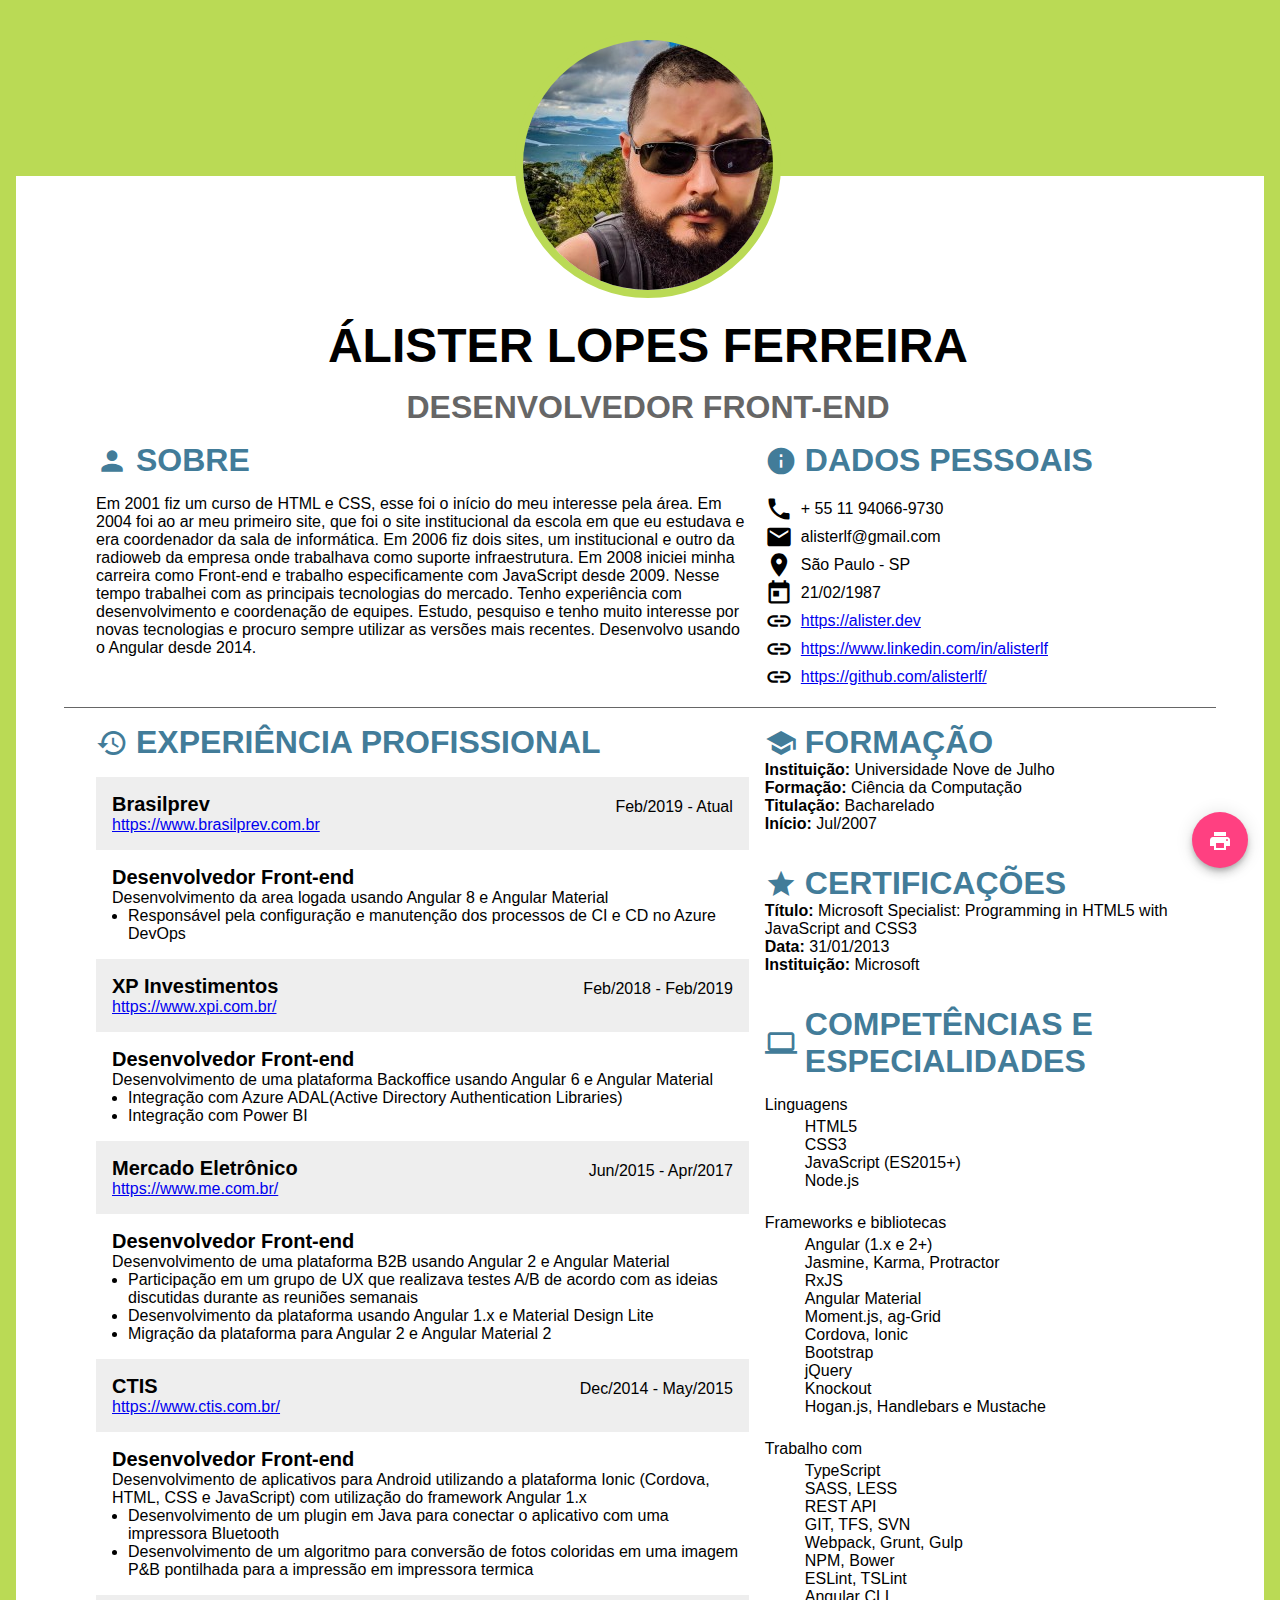
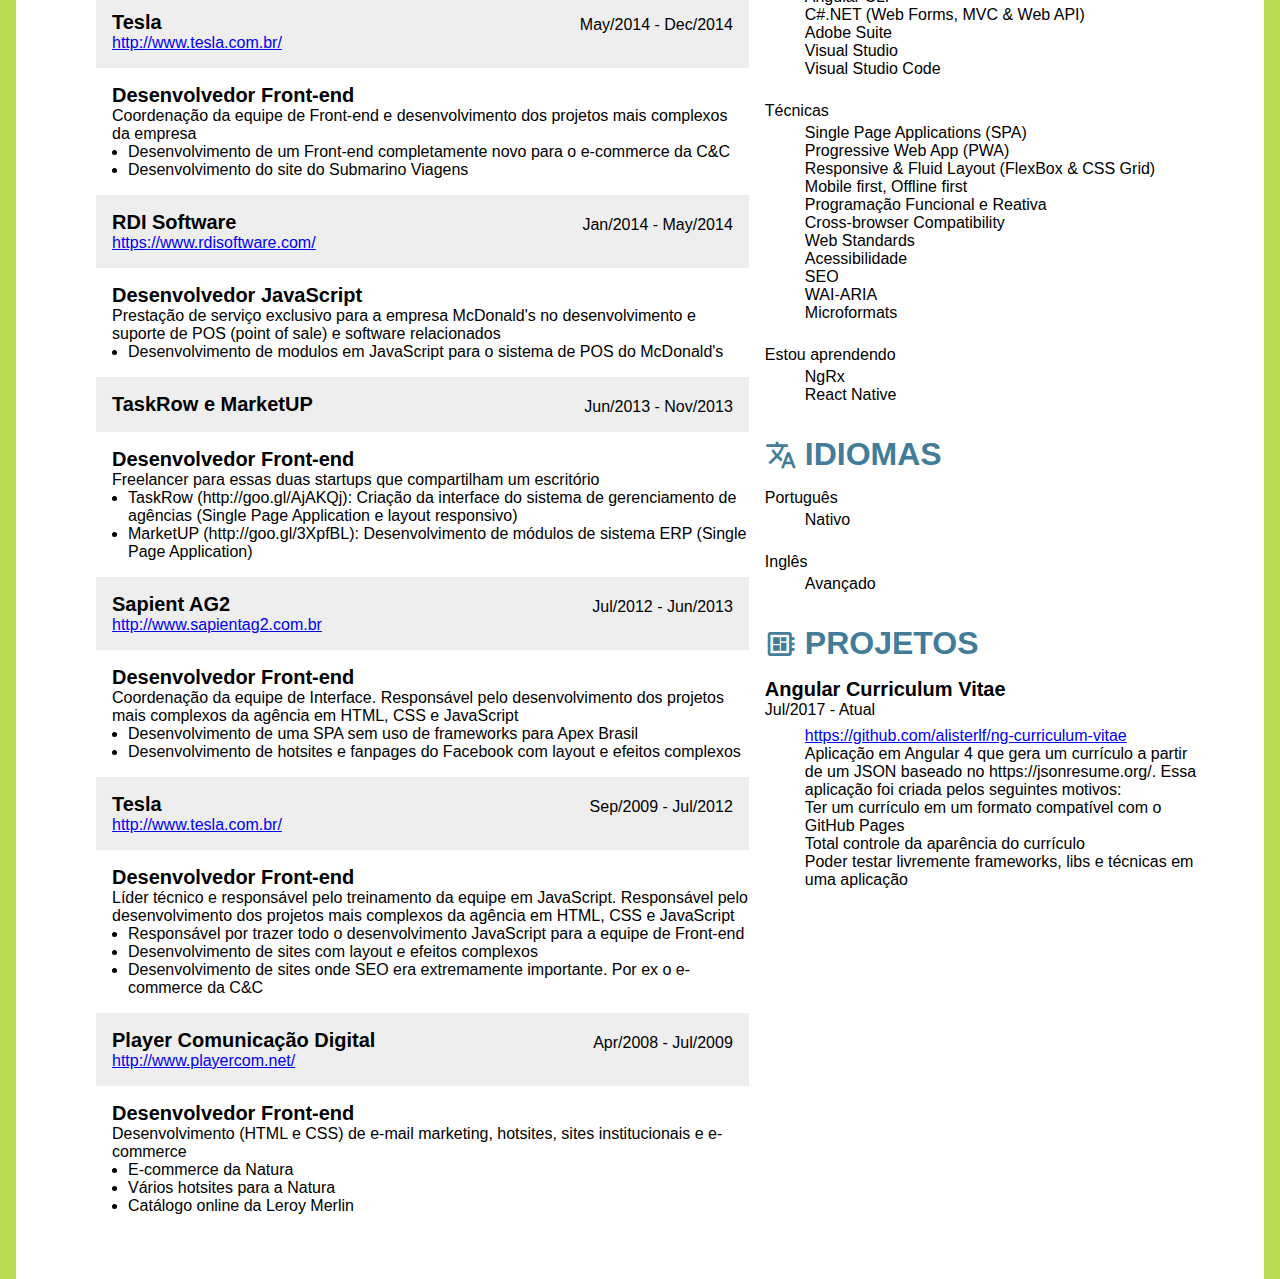
==== commit a87ab163: "Auto-generated commit" ====
--- a/index.html
+++ b/index.html
@@ -6,45 +6,18 @@
     <base href="/" />
     <meta name="viewport" content="width=device-width, initial-scale=1" />
     <link rel="dns-prefetch" href="//fonts.googleapis.com" />
-    <link rel="dns-prefetch" href="//www.googletagmanager.com" />
     <link rel="dns-prefetch" href="//www.google-analytics.com" />
     <link rel="preconnect" crossorigin href="//fonts.googleapis.com" />
     <link rel="preconnect" crossorigin href="//www.google-analytics.com" />
-    <!-- Google Tag Manager -->
-    <script>
-      (function(w, d, s, l, i) {
-        w[l] = w[l] || [];
-        w[l].push({ 'gtm.start': new Date().getTime(), event: 'gtm.js' });
-        var f = d.getElementsByTagName(s)[0],
-          j = d.createElement(s),
-          dl = l != 'dataLayer' ? '&l=' + l : '';
-        j.async = true;
-        j.src = 'https://www.googletagmanager.com/gtm.js?id=' + i + dl;
-        f.parentNode.insertBefore(j, f);
-      })(window, document, 'script', 'dataLayer', 'GTM-PRNCZ3V');
-    </script>
-    <!-- End Google Tag Manager -->
+    <link rel="preconnect" crossorigin href="//stats.g.doubleclick.net" />
+    <link rel="preconnect" crossorigin href="//www.google.com" />
     <link rel="icon" type="image/x-icon" href="favicon.ico" />
     <link
-      href="https://fonts.googleapis.com/css?family=Roboto:400,500,700&display=swap"
+      href="https://fonts.googleapis.com/icon?family=Material+Icons"
       rel="stylesheet"
     />
-    <link
-      href="https://fonts.googleapis.com/icon?family=Material+Icons&display=swap"
-      rel="stylesheet"
-    />
-  <link rel="stylesheet" href="styles.6f7f9d1a3dc5c275f719.css"></head>
+  <link rel="stylesheet" href="styles.05a3239e3d2ee7427300.css"></head>
   <body>
-    <!-- Google Tag Manager (noscript) -->
-    <noscript>
-      <iframe
-        src="https://www.googletagmanager.com/ns.html?id=GTM-PRNCZ3V"
-        height="0"
-        width="0"
-        style="display:none;visibility:hidden"
-      ></iframe>
-    </noscript>
-    <!-- End Google Tag Manager (noscript) -->
     <!-- Github Pages hack to allow SPA refresh without receiving 404. -->
     <script>
       (function() {
@@ -61,5 +34,5 @@
     </script>
     <!-- /Github Pages hack. -->
     <app-root></app-root>
-  <script src="polyfills-es5.9864efa4089aa5dbc3ee.js" nomodule defer></script><script src="polyfills-es2015.c0373d524358eabe0165.js" type="module"></script><script src="runtime-es2015.24b02acc1f369d9b9f37.js" type="module"></script><script src="main-es2015.7d85269d48983feb0762.js" type="module"></script><script src="runtime-es5.24b02acc1f369d9b9f37.js" nomodule defer></script><script src="main-es5.7d85269d48983feb0762.js" nomodule defer></script></body>
+  <script src="polyfills-es5.9864efa4089aa5dbc3ee.js" nomodule defer></script><script src="polyfills-es2015.c0373d524358eabe0165.js" type="module"></script><script src="runtime-es2015.24b02acc1f369d9b9f37.js" type="module"></script><script src="main-es2015.c6cd8723483ed9cf6e67.js" type="module"></script><script src="runtime-es5.24b02acc1f369d9b9f37.js" nomodule defer></script><script src="main-es5.c6cd8723483ed9cf6e67.js" nomodule defer></script></body>
 </html>
--- a/styles.05a3239e3d2ee7427300.css
+++ b/styles.05a3239e3d2ee7427300.css
@@ -0,0 +1 @@
+.mat-badge-content{font-weight:600;font-size:12px;font-family:Roboto,"Helvetica Neue",sans-serif}.mat-badge-small .mat-badge-content{font-size:9px}.mat-badge-large .mat-badge-content{font-size:24px}.mat-h1,.mat-headline,.mat-typography h1{font:400 24px/32px Roboto,"Helvetica Neue",sans-serif;margin:0 0 16px}.mat-h2,.mat-title,.mat-typography h2{font:500 20px/32px Roboto,"Helvetica Neue",sans-serif;margin:0 0 16px}.mat-h3,.mat-subheading-2,.mat-typography h3{font:400 16px/28px Roboto,"Helvetica Neue",sans-serif;margin:0 0 16px}.mat-h4,.mat-subheading-1,.mat-typography h4{font:400 15px/24px Roboto,"Helvetica Neue",sans-serif;margin:0 0 16px}.mat-h5,.mat-typography h5{font:400 calc(14px * .83)/20px Roboto,"Helvetica Neue",sans-serif;margin:0 0 12px}.mat-h6,.mat-typography h6{font:400 calc(14px * .67)/20px Roboto,"Helvetica Neue",sans-serif;margin:0 0 12px}.mat-body-2,.mat-body-strong{font:500 14px/24px Roboto,"Helvetica Neue",sans-serif}.mat-body,.mat-body-1,.mat-typography{font:400 14px/20px Roboto,"Helvetica Neue",sans-serif}.mat-body p,.mat-body-1 p,.mat-typography p{margin:0 0 12px}.mat-caption,.mat-small{font:400 12px/20px Roboto,"Helvetica Neue",sans-serif}.mat-display-4,.mat-typography .mat-display-4{font:300 112px/112px Roboto,"Helvetica Neue",sans-serif;letter-spacing:-.05em;margin:0 0 56px}.mat-display-3,.mat-typography .mat-display-3{font:400 56px/56px Roboto,"Helvetica Neue",sans-serif;letter-spacing:-.02em;margin:0 0 64px}.mat-display-2,.mat-typography .mat-display-2{font:400 45px/48px Roboto,"Helvetica Neue",sans-serif;letter-spacing:-.005em;margin:0 0 64px}.mat-display-1,.mat-typography .mat-display-1{font:400 34px/40px Roboto,"Helvetica Neue",sans-serif;margin:0 0 64px}.mat-bottom-sheet-container{font:400 14px/20px Roboto,"Helvetica Neue",sans-serif}.mat-button,.mat-fab,.mat-flat-button,.mat-icon-button,.mat-mini-fab,.mat-raised-button,.mat-stroked-button{font-family:Roboto,"Helvetica Neue",sans-serif;font-size:14px;font-weight:500}.mat-button-toggle,.mat-card{font-family:Roboto,"Helvetica Neue",sans-serif}.mat-card-title{font-size:24px;font-weight:500}.mat-card-header .mat-card-title{font-size:20px}.mat-card-content,.mat-card-subtitle{font-size:14px}.mat-checkbox{font-family:Roboto,"Helvetica Neue",sans-serif}.mat-checkbox-layout .mat-checkbox-label{line-height:24px}.mat-chip{font-size:14px;font-weight:500}.mat-chip .mat-chip-remove.mat-icon,.mat-chip .mat-chip-trailing-icon.mat-icon{font-size:18px}.mat-table{font-family:Roboto,"Helvetica Neue",sans-serif}.mat-header-cell{font-size:12px;font-weight:500}.mat-cell,.mat-footer-cell{font-size:14px}.mat-calendar{font-family:Roboto,"Helvetica Neue",sans-serif}.mat-calendar-body{font-size:13px}.mat-calendar-body-label,.mat-calendar-period-button{font-size:14px;font-weight:500}.mat-calendar-table-header th{font-size:11px;font-weight:400}.mat-dialog-title{font:500 20px/32px Roboto,"Helvetica Neue",sans-serif}.mat-expansion-panel-header{font-family:Roboto,"Helvetica Neue",sans-serif;font-size:15px;font-weight:400}.mat-expansion-panel-content{font:400 14px/20px Roboto,"Helvetica Neue",sans-serif}.mat-form-field{font-size:inherit;font-weight:400;line-height:1.125;font-family:Roboto,"Helvetica Neue",sans-serif}.mat-form-field-wrapper{padding-bottom:1.34375em}.mat-form-field-prefix .mat-icon,.mat-form-field-suffix .mat-icon{font-size:150%;line-height:1.125}.mat-form-field-prefix .mat-icon-button,.mat-form-field-suffix .mat-icon-button{height:1.5em;width:1.5em}.mat-form-field-prefix .mat-icon-button .mat-icon,.mat-form-field-suffix .mat-icon-button .mat-icon{height:1.125em;line-height:1.125}.mat-form-field-infix{padding:.5em 0;border-top:.84375em solid transparent}.mat-form-field-can-float .mat-input-server:focus+.mat-form-field-label-wrapper .mat-form-field-label,.mat-form-field-can-float.mat-form-field-should-float .mat-form-field-label{transform:translateY(-1.34375em) scale(.75);width:133.33333%}.mat-form-field-can-float .mat-input-server[label]:not(:label-shown)+.mat-form-field-label-wrapper .mat-form-field-label{transform:translateY(-1.34374em) scale(.75);width:133.33334%}.mat-form-field-label-wrapper{top:-.84375em;padding-top:.84375em}.mat-form-field-label{top:1.34375em}.mat-form-field-underline{bottom:1.34375em}.mat-form-field-subscript-wrapper{font-size:75%;margin-top:.66667em;top:calc(100% - 1.79167em)}.mat-form-field-appearance-legacy .mat-form-field-wrapper{padding-bottom:1.25em}.mat-form-field-appearance-legacy .mat-form-field-infix{padding:.4375em 0}.mat-form-field-appearance-legacy.mat-form-field-can-float .mat-input-server:focus+.mat-form-field-label-wrapper .mat-form-field-label,.mat-form-field-appearance-legacy.mat-form-field-can-float.mat-form-field-should-float .mat-form-field-label{transform:translateY(-1.28125em) scale(.75) perspective(100px) translateZ(.001px);-ms-transform:translateY(-1.28125em) scale(.75);width:133.33333%}.mat-form-field-appearance-legacy.mat-form-field-can-float .mat-form-field-autofill-control:-webkit-autofill+.mat-form-field-label-wrapper .mat-form-field-label{transform:translateY(-1.28125em) scale(.75) perspective(100px) translateZ(.00101px);-ms-transform:translateY(-1.28124em) scale(.75);width:133.33334%}.mat-form-field-appearance-legacy.mat-form-field-can-float .mat-input-server[label]:not(:label-shown)+.mat-form-field-label-wrapper .mat-form-field-label{transform:translateY(-1.28125em) scale(.75) perspective(100px) translateZ(.00102px);-ms-transform:translateY(-1.28123em) scale(.75);width:133.33335%}.mat-form-field-appearance-legacy .mat-form-field-label{top:1.28125em}.mat-form-field-appearance-legacy .mat-form-field-subscript-wrapper{margin-top:.54167em;top:calc(100% - 1.66667em)}@media print{.mat-form-field-appearance-legacy.mat-form-field-can-float .mat-input-server:focus+.mat-form-field-label-wrapper .mat-form-field-label,.mat-form-field-appearance-legacy.mat-form-field-can-float.mat-form-field-should-float .mat-form-field-label{transform:translateY(-1.28122em) scale(.75)}.mat-form-field-appearance-legacy.mat-form-field-can-float .mat-form-field-autofill-control:-webkit-autofill+.mat-form-field-label-wrapper .mat-form-field-label{transform:translateY(-1.28121em) scale(.75)}.mat-form-field-appearance-legacy.mat-form-field-can-float .mat-input-server[label]:not(:label-shown)+.mat-form-field-label-wrapper .mat-form-field-label{transform:translateY(-1.2812em) scale(.75)}}.mat-form-field-appearance-fill .mat-form-field-infix{padding:.25em 0 .75em}.mat-form-field-appearance-fill .mat-form-field-label{top:1.09375em;margin-top:-.5em}.mat-form-field-appearance-fill.mat-form-field-can-float .mat-input-server:focus+.mat-form-field-label-wrapper .mat-form-field-label,.mat-form-field-appearance-fill.mat-form-field-can-float.mat-form-field-should-float .mat-form-field-label{transform:translateY(-.59375em) scale(.75);width:133.33333%}.mat-form-field-appearance-fill.mat-form-field-can-float .mat-input-server[label]:not(:label-shown)+.mat-form-field-label-wrapper .mat-form-field-label{transform:translateY(-.59374em) scale(.75);width:133.33334%}.mat-form-field-appearance-outline .mat-form-field-infix{padding:1em 0}.mat-form-field-appearance-outline .mat-form-field-label{top:1.84375em;margin-top:-.25em}.mat-form-field-appearance-outline.mat-form-field-can-float .mat-input-server:focus+.mat-form-field-label-wrapper .mat-form-field-label,.mat-form-field-appearance-outline.mat-form-field-can-float.mat-form-field-should-float .mat-form-field-label{transform:translateY(-1.59375em) scale(.75);width:133.33333%}.mat-form-field-appearance-outline.mat-form-field-can-float .mat-input-server[label]:not(:label-shown)+.mat-form-field-label-wrapper .mat-form-field-label{transform:translateY(-1.59374em) scale(.75);width:133.33334%}.mat-grid-tile-footer,.mat-grid-tile-header{font-size:14px}.mat-grid-tile-footer .mat-line,.mat-grid-tile-header .mat-line{white-space:nowrap;overflow:hidden;text-overflow:ellipsis;display:block;box-sizing:border-box}.mat-grid-tile-footer .mat-line:nth-child(n+2),.mat-grid-tile-header .mat-line:nth-child(n+2){font-size:12px}input.mat-input-element{margin-top:-.0625em}.mat-menu-item{font-family:Roboto,"Helvetica Neue",sans-serif;font-size:14px;font-weight:400}.mat-paginator,.mat-paginator-page-size .mat-select-trigger{font-family:Roboto,"Helvetica Neue",sans-serif;font-size:12px}.mat-radio-button,.mat-select{font-family:Roboto,"Helvetica Neue",sans-serif}.mat-select-trigger{height:1.125em}.mat-slide-toggle-content{font-family:Roboto,"Helvetica Neue",sans-serif}.mat-slider-thumb-label-text{font-family:Roboto,"Helvetica Neue",sans-serif;font-size:12px;font-weight:500}.mat-stepper-horizontal,.mat-stepper-vertical{font-family:Roboto,"Helvetica Neue",sans-serif}.mat-step-label{font-size:14px;font-weight:400}.mat-step-sub-label-error{font-weight:400}.mat-step-label-error{font-size:14px}.mat-step-label-selected{font-size:14px;font-weight:500}.mat-tab-group{font-family:Roboto,"Helvetica Neue",sans-serif}.mat-tab-label,.mat-tab-link{font-family:Roboto,"Helvetica Neue",sans-serif;font-size:14px;font-weight:500}.mat-toolbar,.mat-toolbar h1,.mat-toolbar h2,.mat-toolbar h3,.mat-toolbar h4,.mat-toolbar h5,.mat-toolbar h6{font:500 20px/32px Roboto,"Helvetica Neue",sans-serif;margin:0}.mat-tooltip{font-family:Roboto,"Helvetica Neue",sans-serif;font-size:10px;padding-top:6px;padding-bottom:6px}.mat-tooltip-handset{font-size:14px;padding-top:8px;padding-bottom:8px}.mat-list-item,.mat-list-option{font-family:Roboto,"Helvetica Neue",sans-serif}.mat-list-base .mat-list-item{font-size:16px}.mat-list-base .mat-list-item .mat-line{white-space:nowrap;overflow:hidden;text-overflow:ellipsis;display:block;box-sizing:border-box}.mat-list-base .mat-list-item .mat-line:nth-child(n+2){font-size:14px}.mat-list-base .mat-list-option{font-size:16px}.mat-list-base .mat-list-option .mat-line{white-space:nowrap;overflow:hidden;text-overflow:ellipsis;display:block;box-sizing:border-box}.mat-list-base .mat-list-option .mat-line:nth-child(n+2){font-size:14px}.mat-list-base[dense] .mat-list-item{font-size:12px}.mat-list-base[dense] .mat-list-item .mat-line{white-space:nowrap;overflow:hidden;text-overflow:ellipsis;display:block;box-sizing:border-box}.mat-list-base[dense] .mat-list-item .mat-line:nth-child(n+2),.mat-list-base[dense] .mat-list-option{font-size:12px}.mat-list-base[dense] .mat-list-option .mat-line{white-space:nowrap;overflow:hidden;text-overflow:ellipsis;display:block;box-sizing:border-box}.mat-list-base[dense] .mat-list-option .mat-line:nth-child(n+2){font-size:12px}.mat-list-base[dense] .mat-subheader{font-family:Roboto,"Helvetica Neue",sans-serif;font-size:12px;font-weight:500}.mat-option{font-family:Roboto,"Helvetica Neue",sans-serif;font-size:16px;color:rgba(0,0,0,.87)}.mat-optgroup-label{font:500 14px/24px Roboto,"Helvetica Neue",sans-serif;color:rgba(0,0,0,.54)}.mat-simple-snackbar{font-family:Roboto,"Helvetica Neue",sans-serif;font-size:14px}.mat-simple-snackbar-action{line-height:1;font-family:inherit;font-size:inherit;font-weight:500}.mat-ripple{overflow:hidden;position:relative}.mat-ripple.mat-ripple-unbounded{overflow:visible}.mat-ripple-element{position:absolute;border-radius:50%;pointer-events:none;transition:opacity,transform 0s cubic-bezier(0,0,.2,1);transform:scale(0)}@media (-ms-high-contrast:active){.mat-ripple-element{display:none}}.cdk-visually-hidden{border:0;clip:rect(0 0 0 0);height:1px;margin:-1px;overflow:hidden;padding:0;position:absolute;width:1px;outline:0;-webkit-appearance:none;-moz-appearance:none}.cdk-global-overlay-wrapper,.cdk-overlay-container{pointer-events:none;top:0;left:0;height:100%;width:100%}.cdk-overlay-container{position:fixed;z-index:1000}.cdk-overlay-container:empty{display:none}.cdk-global-overlay-wrapper{display:flex;position:absolute;z-index:1000}.cdk-overlay-pane{position:absolute;pointer-events:auto;box-sizing:border-box;z-index:1000;display:flex;max-width:100%;max-height:100%}.cdk-overlay-backdrop{position:absolute;top:0;bottom:0;left:0;right:0;z-index:1000;pointer-events:auto;-webkit-tap-highlight-color:transparent;transition:opacity .4s cubic-bezier(.25,.8,.25,1);opacity:0}.cdk-overlay-backdrop.cdk-overlay-backdrop-showing{opacity:1}@media screen and (-ms-high-contrast:active){.cdk-overlay-backdrop.cdk-overlay-backdrop-showing{opacity:.6}}.cdk-overlay-dark-backdrop{background:rgba(0,0,0,.32)}.cdk-overlay-transparent-backdrop,.cdk-overlay-transparent-backdrop.cdk-overlay-backdrop-showing{opacity:0}.cdk-overlay-connected-position-bounding-box{position:absolute;z-index:1000;display:flex;flex-direction:column;min-width:1px;min-height:1px}.cdk-global-scrollblock{position:fixed;width:100%;overflow-y:scroll}@-webkit-keyframes cdk-text-field-autofill-start{/*!*/}@keyframes cdk-text-field-autofill-start{/*!*/}@-webkit-keyframes cdk-text-field-autofill-end{/*!*/}@keyframes cdk-text-field-autofill-end{/*!*/}.cdk-text-field-autofill-monitored:-webkit-autofill{-webkit-animation-name:cdk-text-field-autofill-start;animation-name:cdk-text-field-autofill-start}.cdk-text-field-autofill-monitored:not(:-webkit-autofill){-webkit-animation-name:cdk-text-field-autofill-end;animation-name:cdk-text-field-autofill-end}textarea.cdk-textarea-autosize{resize:none}textarea.cdk-textarea-autosize-measuring{height:auto!important;overflow:hidden!important;padding:2px 0!important;box-sizing:content-box!important}.mat-ripple-element{background-color:rgba(0,0,0,.1)}.mat-option.mat-selected:not(.mat-option-multiple):not(.mat-option-disabled),.mat-option:focus:not(.mat-option-disabled),.mat-option:hover:not(.mat-option-disabled){background:rgba(0,0,0,.04)}.mat-option.mat-active{background:rgba(0,0,0,.04);color:rgba(0,0,0,.87)}.mat-option.mat-option-disabled{color:rgba(0,0,0,.38)}.mat-primary .mat-option.mat-selected:not(.mat-option-disabled){color:#3f51b5}.mat-accent .mat-option.mat-selected:not(.mat-option-disabled){color:#ff4081}.mat-warn .mat-option.mat-selected:not(.mat-option-disabled){color:#f44336}.mat-optgroup-disabled .mat-optgroup-label{color:rgba(0,0,0,.38)}.mat-pseudo-checkbox{color:rgba(0,0,0,.54)}.mat-pseudo-checkbox::after{color:#fafafa}.mat-pseudo-checkbox-disabled{color:#b0b0b0}.mat-accent .mat-pseudo-checkbox-checked,.mat-accent .mat-pseudo-checkbox-indeterminate,.mat-pseudo-checkbox-checked,.mat-pseudo-checkbox-indeterminate{background:#ff4081}.mat-primary .mat-pseudo-checkbox-checked,.mat-primary .mat-pseudo-checkbox-indeterminate{background:#3f51b5}.mat-warn .mat-pseudo-checkbox-checked,.mat-warn .mat-pseudo-checkbox-indeterminate{background:#f44336}.mat-pseudo-checkbox-checked.mat-pseudo-checkbox-disabled,.mat-pseudo-checkbox-indeterminate.mat-pseudo-checkbox-disabled{background:#b0b0b0}.mat-elevation-z0{box-shadow:0 0 0 0 rgba(0,0,0,.2),0 0 0 0 rgba(0,0,0,.14),0 0 0 0 rgba(0,0,0,.12)}.mat-elevation-z1{box-shadow:0 2px 1px -1px rgba(0,0,0,.2),0 1px 1px 0 rgba(0,0,0,.14),0 1px 3px 0 rgba(0,0,0,.12)}.mat-elevation-z2{box-shadow:0 3px 1px -2px rgba(0,0,0,.2),0 2px 2px 0 rgba(0,0,0,.14),0 1px 5px 0 rgba(0,0,0,.12)}.mat-elevation-z3{box-shadow:0 3px 3px -2px rgba(0,0,0,.2),0 3px 4px 0 rgba(0,0,0,.14),0 1px 8px 0 rgba(0,0,0,.12)}.mat-elevation-z4{box-shadow:0 2px 4px -1px rgba(0,0,0,.2),0 4px 5px 0 rgba(0,0,0,.14),0 1px 10px 0 rgba(0,0,0,.12)}.mat-elevation-z5{box-shadow:0 3px 5px -1px rgba(0,0,0,.2),0 5px 8px 0 rgba(0,0,0,.14),0 1px 14px 0 rgba(0,0,0,.12)}.mat-elevation-z6{box-shadow:0 3px 5px -1px rgba(0,0,0,.2),0 6px 10px 0 rgba(0,0,0,.14),0 1px 18px 0 rgba(0,0,0,.12)}.mat-elevation-z7{box-shadow:0 4px 5px -2px rgba(0,0,0,.2),0 7px 10px 1px rgba(0,0,0,.14),0 2px 16px 1px rgba(0,0,0,.12)}.mat-elevation-z8{box-shadow:0 5px 5px -3px rgba(0,0,0,.2),0 8px 10px 1px rgba(0,0,0,.14),0 3px 14px 2px rgba(0,0,0,.12)}.mat-elevation-z9{box-shadow:0 5px 6px -3px rgba(0,0,0,.2),0 9px 12px 1px rgba(0,0,0,.14),0 3px 16px 2px rgba(0,0,0,.12)}.mat-elevation-z10{box-shadow:0 6px 6px -3px rgba(0,0,0,.2),0 10px 14px 1px rgba(0,0,0,.14),0 4px 18px 3px rgba(0,0,0,.12)}.mat-elevation-z11{box-shadow:0 6px 7px -4px rgba(0,0,0,.2),0 11px 15px 1px rgba(0,0,0,.14),0 4px 20px 3px rgba(0,0,0,.12)}.mat-elevation-z12{box-shadow:0 7px 8px -4px rgba(0,0,0,.2),0 12px 17px 2px rgba(0,0,0,.14),0 5px 22px 4px rgba(0,0,0,.12)}.mat-elevation-z13{box-shadow:0 7px 8px -4px rgba(0,0,0,.2),0 13px 19px 2px rgba(0,0,0,.14),0 5px 24px 4px rgba(0,0,0,.12)}.mat-elevation-z14{box-shadow:0 7px 9px -4px rgba(0,0,0,.2),0 14px 21px 2px rgba(0,0,0,.14),0 5px 26px 4px rgba(0,0,0,.12)}.mat-elevation-z15{box-shadow:0 8px 9px -5px rgba(0,0,0,.2),0 15px 22px 2px rgba(0,0,0,.14),0 6px 28px 5px rgba(0,0,0,.12)}.mat-elevation-z16{box-shadow:0 8px 10px -5px rgba(0,0,0,.2),0 16px 24px 2px rgba(0,0,0,.14),0 6px 30px 5px rgba(0,0,0,.12)}.mat-elevation-z17{box-shadow:0 8px 11px -5px rgba(0,0,0,.2),0 17px 26px 2px rgba(0,0,0,.14),0 6px 32px 5px rgba(0,0,0,.12)}.mat-elevation-z18{box-shadow:0 9px 11px -5px rgba(0,0,0,.2),0 18px 28px 2px rgba(0,0,0,.14),0 7px 34px 6px rgba(0,0,0,.12)}.mat-elevation-z19{box-shadow:0 9px 12px -6px rgba(0,0,0,.2),0 19px 29px 2px rgba(0,0,0,.14),0 7px 36px 6px rgba(0,0,0,.12)}.mat-elevation-z20{box-shadow:0 10px 13px -6px rgba(0,0,0,.2),0 20px 31px 3px rgba(0,0,0,.14),0 8px 38px 7px rgba(0,0,0,.12)}.mat-elevation-z21{box-shadow:0 10px 13px -6px rgba(0,0,0,.2),0 21px 33px 3px rgba(0,0,0,.14),0 8px 40px 7px rgba(0,0,0,.12)}.mat-elevation-z22{box-shadow:0 10px 14px -6px rgba(0,0,0,.2),0 22px 35px 3px rgba(0,0,0,.14),0 8px 42px 7px rgba(0,0,0,.12)}.mat-elevation-z23{box-shadow:0 11px 14px -7px rgba(0,0,0,.2),0 23px 36px 3px rgba(0,0,0,.14),0 9px 44px 8px rgba(0,0,0,.12)}.mat-elevation-z24{box-shadow:0 11px 15px -7px rgba(0,0,0,.2),0 24px 38px 3px rgba(0,0,0,.14),0 9px 46px 8px rgba(0,0,0,.12)}.mat-app-background{background-color:#fafafa;color:rgba(0,0,0,.87)}.mat-theme-loaded-marker{display:none}.mat-autocomplete-panel{background:#fff;color:rgba(0,0,0,.87)}.mat-autocomplete-panel:not([class*=mat-elevation-z]){box-shadow:0 2px 4px -1px rgba(0,0,0,.2),0 4px 5px 0 rgba(0,0,0,.14),0 1px 10px 0 rgba(0,0,0,.12)}.mat-autocomplete-panel .mat-option.mat-selected:not(.mat-active):not(:hover){background:#fff}.mat-autocomplete-panel .mat-option.mat-selected:not(.mat-active):not(:hover):not(.mat-option-disabled){color:rgba(0,0,0,.87)}@media (-ms-high-contrast:active){.mat-badge-content{outline:solid 1px;border-radius:0}.mat-checkbox-disabled{opacity:.5}}.mat-badge-accent .mat-badge-content{background:#ff4081;color:#fff}.mat-badge-warn .mat-badge-content{color:#fff;background:#f44336}.mat-badge{position:relative}.mat-badge-hidden .mat-badge-content{display:none}.mat-badge-disabled .mat-badge-content{background:#b9b9b9;color:rgba(0,0,0,.38)}.mat-badge-content{color:#fff;background:#3f51b5;position:absolute;text-align:center;display:inline-block;border-radius:50%;transition:transform .2s ease-in-out;transform:scale(.6);overflow:hidden;white-space:nowrap;text-overflow:ellipsis;pointer-events:none}.mat-badge-content._mat-animation-noopable,.ng-animate-disabled .mat-badge-content{transition:none}.mat-badge-content.mat-badge-active{transform:none}.mat-badge-small .mat-badge-content{width:16px;height:16px;line-height:16px}.mat-badge-small.mat-badge-above .mat-badge-content{top:-8px}.mat-badge-small.mat-badge-below .mat-badge-content{bottom:-8px}.mat-badge-small.mat-badge-before .mat-badge-content{left:-16px}[dir=rtl] .mat-badge-small.mat-badge-before .mat-badge-content{left:auto;right:-16px}.mat-badge-small.mat-badge-after .mat-badge-content{right:-16px}[dir=rtl] .mat-badge-small.mat-badge-after .mat-badge-content{right:auto;left:-16px}.mat-badge-small.mat-badge-overlap.mat-badge-before .mat-badge-content{left:-8px}[dir=rtl] .mat-badge-small.mat-badge-overlap.mat-badge-before .mat-badge-content{left:auto;right:-8px}.mat-badge-small.mat-badge-overlap.mat-badge-after .mat-badge-content{right:-8px}[dir=rtl] .mat-badge-small.mat-badge-overlap.mat-badge-after .mat-badge-content{right:auto;left:-8px}.mat-badge-medium .mat-badge-content{width:22px;height:22px;line-height:22px}.mat-badge-medium.mat-badge-above .mat-badge-content{top:-11px}.mat-badge-medium.mat-badge-below .mat-badge-content{bottom:-11px}.mat-badge-medium.mat-badge-before .mat-badge-content{left:-22px}[dir=rtl] .mat-badge-medium.mat-badge-before .mat-badge-content{left:auto;right:-22px}.mat-badge-medium.mat-badge-after .mat-badge-content{right:-22px}[dir=rtl] .mat-badge-medium.mat-badge-after .mat-badge-content{right:auto;left:-22px}.mat-badge-medium.mat-badge-overlap.mat-badge-before .mat-badge-content{left:-11px}[dir=rtl] .mat-badge-medium.mat-badge-overlap.mat-badge-before .mat-badge-content{left:auto;right:-11px}.mat-badge-medium.mat-badge-overlap.mat-badge-after .mat-badge-content{right:-11px}[dir=rtl] .mat-badge-medium.mat-badge-overlap.mat-badge-after .mat-badge-content{right:auto;left:-11px}.mat-badge-large .mat-badge-content{width:28px;height:28px;line-height:28px}.mat-badge-large.mat-badge-above .mat-badge-content{top:-14px}.mat-badge-large.mat-badge-below .mat-badge-content{bottom:-14px}.mat-badge-large.mat-badge-before .mat-badge-content{left:-28px}[dir=rtl] .mat-badge-large.mat-badge-before .mat-badge-content{left:auto;right:-28px}.mat-badge-large.mat-badge-after .mat-badge-content{right:-28px}[dir=rtl] .mat-badge-large.mat-badge-after .mat-badge-content{right:auto;left:-28px}.mat-badge-large.mat-badge-overlap.mat-badge-before .mat-badge-content{left:-14px}[dir=rtl] .mat-badge-large.mat-badge-overlap.mat-badge-before .mat-badge-content{left:auto;right:-14px}.mat-badge-large.mat-badge-overlap.mat-badge-after .mat-badge-content{right:-14px}[dir=rtl] .mat-badge-large.mat-badge-overlap.mat-badge-after .mat-badge-content{right:auto;left:-14px}.mat-bottom-sheet-container{box-shadow:0 8px 10px -5px rgba(0,0,0,.2),0 16px 24px 2px rgba(0,0,0,.14),0 6px 30px 5px rgba(0,0,0,.12);background:#fff;color:rgba(0,0,0,.87)}.mat-button,.mat-icon-button,.mat-stroked-button{color:inherit;background:0 0}.mat-button.mat-primary,.mat-icon-button.mat-primary,.mat-stroked-button.mat-primary{color:#3f51b5}.mat-button.mat-accent,.mat-icon-button.mat-accent,.mat-stroked-button.mat-accent{color:#ff4081}.mat-button.mat-warn,.mat-icon-button.mat-warn,.mat-stroked-button.mat-warn{color:#f44336}.mat-button.mat-accent[disabled],.mat-button.mat-primary[disabled],.mat-button.mat-warn[disabled],.mat-button[disabled][disabled],.mat-icon-button.mat-accent[disabled],.mat-icon-button.mat-primary[disabled],.mat-icon-button.mat-warn[disabled],.mat-icon-button[disabled][disabled],.mat-stroked-button.mat-accent[disabled],.mat-stroked-button.mat-primary[disabled],.mat-stroked-button.mat-warn[disabled],.mat-stroked-button[disabled][disabled]{color:rgba(0,0,0,.26)}.mat-button.mat-primary .mat-button-focus-overlay,.mat-icon-button.mat-primary .mat-button-focus-overlay,.mat-stroked-button.mat-primary .mat-button-focus-overlay{background-color:#3f51b5}.mat-button.mat-accent .mat-button-focus-overlay,.mat-icon-button.mat-accent .mat-button-focus-overlay,.mat-stroked-button.mat-accent .mat-button-focus-overlay{background-color:#ff4081}.mat-button.mat-warn .mat-button-focus-overlay,.mat-icon-button.mat-warn .mat-button-focus-overlay,.mat-stroked-button.mat-warn .mat-button-focus-overlay{background-color:#f44336}.mat-button[disabled] .mat-button-focus-overlay,.mat-icon-button[disabled] .mat-button-focus-overlay,.mat-stroked-button[disabled] .mat-button-focus-overlay{background-color:transparent}.mat-button .mat-ripple-element,.mat-icon-button .mat-ripple-element,.mat-stroked-button .mat-ripple-element{opacity:.1;background-color:currentColor}.mat-button-focus-overlay{background:#000}.mat-stroked-button:not([disabled]){border-color:rgba(0,0,0,.12)}.mat-fab,.mat-flat-button,.mat-mini-fab,.mat-raised-button{color:rgba(0,0,0,.87);background-color:#fff}.mat-fab.mat-accent,.mat-fab.mat-primary,.mat-fab.mat-warn,.mat-flat-button.mat-accent,.mat-flat-button.mat-primary,.mat-flat-button.mat-warn,.mat-mini-fab.mat-accent,.mat-mini-fab.mat-primary,.mat-mini-fab.mat-warn,.mat-raised-button.mat-accent,.mat-raised-button.mat-primary,.mat-raised-button.mat-warn{color:#fff}.mat-fab.mat-accent[disabled],.mat-fab.mat-primary[disabled],.mat-fab.mat-warn[disabled],.mat-fab[disabled][disabled],.mat-flat-button.mat-accent[disabled],.mat-flat-button.mat-primary[disabled],.mat-flat-button.mat-warn[disabled],.mat-flat-button[disabled][disabled],.mat-mini-fab.mat-accent[disabled],.mat-mini-fab.mat-primary[disabled],.mat-mini-fab.mat-warn[disabled],.mat-mini-fab[disabled][disabled],.mat-raised-button.mat-accent[disabled],.mat-raised-button.mat-primary[disabled],.mat-raised-button.mat-warn[disabled],.mat-raised-button[disabled][disabled]{color:rgba(0,0,0,.26);background-color:rgba(0,0,0,.12)}.mat-fab.mat-primary,.mat-flat-button.mat-primary,.mat-mini-fab.mat-primary,.mat-raised-button.mat-primary{background-color:#3f51b5}.mat-fab.mat-accent,.mat-flat-button.mat-accent,.mat-mini-fab.mat-accent,.mat-raised-button.mat-accent{background-color:#ff4081}.mat-fab.mat-warn,.mat-flat-button.mat-warn,.mat-mini-fab.mat-warn,.mat-raised-button.mat-warn{background-color:#f44336}.mat-fab.mat-accent .mat-ripple-element,.mat-fab.mat-primary .mat-ripple-element,.mat-fab.mat-warn .mat-ripple-element,.mat-flat-button.mat-accent .mat-ripple-element,.mat-flat-button.mat-primary .mat-ripple-element,.mat-flat-button.mat-warn .mat-ripple-element,.mat-mini-fab.mat-accent .mat-ripple-element,.mat-mini-fab.mat-primary .mat-ripple-element,.mat-mini-fab.mat-warn .mat-ripple-element,.mat-raised-button.mat-accent .mat-ripple-element,.mat-raised-button.mat-primary .mat-ripple-element,.mat-raised-button.mat-warn .mat-ripple-element{background-color:rgba(255,255,255,.1)}.mat-flat-button:not([class*=mat-elevation-z]),.mat-stroked-button:not([class*=mat-elevation-z]){box-shadow:0 0 0 0 rgba(0,0,0,.2),0 0 0 0 rgba(0,0,0,.14),0 0 0 0 rgba(0,0,0,.12)}.mat-raised-button:not([class*=mat-elevation-z]){box-shadow:0 3px 1px -2px rgba(0,0,0,.2),0 2px 2px 0 rgba(0,0,0,.14),0 1px 5px 0 rgba(0,0,0,.12)}.mat-raised-button:not([disabled]):active:not([class*=mat-elevation-z]){box-shadow:0 5px 5px -3px rgba(0,0,0,.2),0 8px 10px 1px rgba(0,0,0,.14),0 3px 14px 2px rgba(0,0,0,.12)}.mat-raised-button[disabled]:not([class*=mat-elevation-z]){box-shadow:0 0 0 0 rgba(0,0,0,.2),0 0 0 0 rgba(0,0,0,.14),0 0 0 0 rgba(0,0,0,.12)}.mat-fab:not([class*=mat-elevation-z]),.mat-mini-fab:not([class*=mat-elevation-z]){box-shadow:0 3px 5px -1px rgba(0,0,0,.2),0 6px 10px 0 rgba(0,0,0,.14),0 1px 18px 0 rgba(0,0,0,.12)}.mat-fab:not([disabled]):active:not([class*=mat-elevation-z]),.mat-mini-fab:not([disabled]):active:not([class*=mat-elevation-z]){box-shadow:0 7px 8px -4px rgba(0,0,0,.2),0 12px 17px 2px rgba(0,0,0,.14),0 5px 22px 4px rgba(0,0,0,.12)}.mat-fab[disabled]:not([class*=mat-elevation-z]),.mat-mini-fab[disabled]:not([class*=mat-elevation-z]){box-shadow:0 0 0 0 rgba(0,0,0,.2),0 0 0 0 rgba(0,0,0,.14),0 0 0 0 rgba(0,0,0,.12)}.mat-button-toggle-group,.mat-button-toggle-standalone{box-shadow:0 3px 1px -2px rgba(0,0,0,.2),0 2px 2px 0 rgba(0,0,0,.14),0 1px 5px 0 rgba(0,0,0,.12)}.mat-button-toggle-group-appearance-standard,.mat-button-toggle-standalone.mat-button-toggle-appearance-standard{box-shadow:none;border:1px solid rgba(0,0,0,.12)}.mat-button-toggle{color:rgba(0,0,0,.38)}.mat-button-toggle .mat-button-toggle-focus-overlay{background-color:rgba(0,0,0,.12)}.mat-button-toggle-appearance-standard{color:rgba(0,0,0,.87);background:#fff}.mat-button-toggle-appearance-standard .mat-button-toggle-focus-overlay{background-color:#000}.mat-button-toggle-group-appearance-standard .mat-button-toggle+.mat-button-toggle{border-left:1px solid rgba(0,0,0,.12)}[dir=rtl] .mat-button-toggle-group-appearance-standard .mat-button-toggle+.mat-button-toggle{border-left:none;border-right:1px solid rgba(0,0,0,.12)}.mat-button-toggle-group-appearance-standard.mat-button-toggle-vertical .mat-button-toggle+.mat-button-toggle{border-left:none;border-right:none;border-top:1px solid rgba(0,0,0,.12)}.mat-button-toggle-checked{background-color:#e0e0e0;color:rgba(0,0,0,.54)}.mat-button-toggle-checked.mat-button-toggle-appearance-standard{color:rgba(0,0,0,.87)}.mat-button-toggle-disabled{color:rgba(0,0,0,.26);background-color:#eee}.mat-button-toggle-disabled.mat-button-toggle-appearance-standard{background:#fff}.mat-button-toggle-disabled.mat-button-toggle-checked{background-color:#bdbdbd}.mat-card{background:#fff;color:rgba(0,0,0,.87)}.mat-card:not([class*=mat-elevation-z]){box-shadow:0 2px 1px -1px rgba(0,0,0,.2),0 1px 1px 0 rgba(0,0,0,.14),0 1px 3px 0 rgba(0,0,0,.12)}.mat-card.mat-card-flat:not([class*=mat-elevation-z]){box-shadow:0 0 0 0 rgba(0,0,0,.2),0 0 0 0 rgba(0,0,0,.14),0 0 0 0 rgba(0,0,0,.12)}.mat-card-subtitle{color:rgba(0,0,0,.54)}.mat-checkbox-frame{border-color:rgba(0,0,0,.54)}.mat-checkbox-checkmark{fill:#fafafa}.mat-checkbox-checkmark-path{stroke:#fafafa!important}@media (-ms-high-contrast:black-on-white){.mat-checkbox-checkmark-path{stroke:#000!important}}.mat-checkbox-mixedmark{background-color:#fafafa}.mat-checkbox-checked.mat-primary .mat-checkbox-background,.mat-checkbox-indeterminate.mat-primary .mat-checkbox-background{background-color:#3f51b5}.mat-checkbox-checked.mat-accent .mat-checkbox-background,.mat-checkbox-indeterminate.mat-accent .mat-checkbox-background{background-color:#ff4081}.mat-checkbox-checked.mat-warn .mat-checkbox-background,.mat-checkbox-indeterminate.mat-warn .mat-checkbox-background{background-color:#f44336}.mat-checkbox-disabled.mat-checkbox-checked .mat-checkbox-background,.mat-checkbox-disabled.mat-checkbox-indeterminate .mat-checkbox-background{background-color:#b0b0b0}.mat-checkbox-disabled:not(.mat-checkbox-checked) .mat-checkbox-frame{border-color:#b0b0b0}.mat-checkbox-disabled .mat-checkbox-label{color:rgba(0,0,0,.54)}@media (-ms-high-contrast:active){.mat-checkbox-background{background:0 0}}.mat-checkbox .mat-ripple-element{background-color:#000}.mat-checkbox-checked:not(.mat-checkbox-disabled).mat-primary .mat-ripple-element,.mat-checkbox:active:not(.mat-checkbox-disabled).mat-primary .mat-ripple-element{background:#3f51b5}.mat-checkbox-checked:not(.mat-checkbox-disabled).mat-accent .mat-ripple-element,.mat-checkbox:active:not(.mat-checkbox-disabled).mat-accent .mat-ripple-element{background:#ff4081}.mat-checkbox-checked:not(.mat-checkbox-disabled).mat-warn .mat-ripple-element,.mat-checkbox:active:not(.mat-checkbox-disabled).mat-warn .mat-ripple-element{background:#f44336}.mat-chip.mat-standard-chip{background-color:#e0e0e0;color:rgba(0,0,0,.87)}.mat-chip.mat-standard-chip .mat-chip-remove{color:rgba(0,0,0,.87);opacity:.4}.mat-chip.mat-standard-chip:not(.mat-chip-disabled):active{box-shadow:0 3px 3px -2px rgba(0,0,0,.2),0 3px 4px 0 rgba(0,0,0,.14),0 1px 8px 0 rgba(0,0,0,.12)}.mat-chip.mat-standard-chip:not(.mat-chip-disabled) .mat-chip-remove:hover{opacity:.54}.mat-chip.mat-standard-chip.mat-chip-disabled{opacity:.4}.mat-chip.mat-standard-chip::after{background:#000}.mat-chip.mat-standard-chip.mat-chip-selected.mat-primary{background-color:#3f51b5;color:#fff}.mat-chip.mat-standard-chip.mat-chip-selected.mat-primary .mat-chip-remove{color:#fff;opacity:.4}.mat-chip.mat-standard-chip.mat-chip-selected.mat-primary .mat-ripple-element{background:rgba(255,255,255,.1)}.mat-chip.mat-standard-chip.mat-chip-selected.mat-warn{background-color:#f44336;color:#fff}.mat-chip.mat-standard-chip.mat-chip-selected.mat-warn .mat-chip-remove{color:#fff;opacity:.4}.mat-chip.mat-standard-chip.mat-chip-selected.mat-warn .mat-ripple-element{background:rgba(255,255,255,.1)}.mat-chip.mat-standard-chip.mat-chip-selected.mat-accent{background-color:#ff4081;color:#fff}.mat-chip.mat-standard-chip.mat-chip-selected.mat-accent .mat-chip-remove{color:#fff;opacity:.4}.mat-chip.mat-standard-chip.mat-chip-selected.mat-accent .mat-ripple-element{background:rgba(255,255,255,.1)}.mat-table{background:#fff}.mat-table tbody,.mat-table tfoot,.mat-table thead,.mat-table-sticky,[mat-footer-row],[mat-header-row],[mat-row],mat-footer-row,mat-header-row,mat-row{background:inherit}mat-footer-row,mat-header-row,mat-row,td.mat-cell,td.mat-footer-cell,th.mat-header-cell{border-bottom-color:rgba(0,0,0,.12)}.mat-header-cell{color:rgba(0,0,0,.54)}.mat-cell,.mat-footer-cell{color:rgba(0,0,0,.87)}.mat-calendar-arrow{border-top-color:rgba(0,0,0,.54)}.mat-datepicker-content .mat-calendar-next-button,.mat-datepicker-content .mat-calendar-previous-button,.mat-datepicker-toggle{color:rgba(0,0,0,.54)}.mat-calendar-table-header{color:rgba(0,0,0,.38)}.mat-calendar-table-header-divider::after{background:rgba(0,0,0,.12)}.mat-calendar-body-label{color:rgba(0,0,0,.54)}.mat-calendar-body-cell-content{color:rgba(0,0,0,.87);border-color:transparent}.mat-calendar-body-disabled>.mat-calendar-body-cell-content:not(.mat-calendar-body-selected){color:rgba(0,0,0,.38)}.cdk-keyboard-focused .mat-calendar-body-active>.mat-calendar-body-cell-content:not(.mat-calendar-body-selected),.cdk-program-focused .mat-calendar-body-active>.mat-calendar-body-cell-content:not(.mat-calendar-body-selected),.mat-calendar-body-cell:not(.mat-calendar-body-disabled):hover>.mat-calendar-body-cell-content:not(.mat-calendar-body-selected){background-color:rgba(0,0,0,.04)}.mat-calendar-body-today:not(.mat-calendar-body-selected){border-color:rgba(0,0,0,.38)}.mat-calendar-body-disabled>.mat-calendar-body-today:not(.mat-calendar-body-selected){border-color:rgba(0,0,0,.18)}.mat-calendar-body-selected{background-color:#3f51b5;color:#fff}.mat-calendar-body-disabled>.mat-calendar-body-selected{background-color:rgba(63,81,181,.4)}.mat-calendar-body-today.mat-calendar-body-selected{box-shadow:inset 0 0 0 1px #fff}.mat-datepicker-content{box-shadow:0 2px 4px -1px rgba(0,0,0,.2),0 4px 5px 0 rgba(0,0,0,.14),0 1px 10px 0 rgba(0,0,0,.12);background-color:#fff;color:rgba(0,0,0,.87)}.mat-datepicker-content.mat-accent .mat-calendar-body-selected{background-color:#ff4081;color:#fff}.mat-datepicker-content.mat-accent .mat-calendar-body-disabled>.mat-calendar-body-selected{background-color:rgba(255,64,129,.4)}.mat-datepicker-content.mat-accent .mat-calendar-body-today.mat-calendar-body-selected{box-shadow:inset 0 0 0 1px #fff}.mat-datepicker-content.mat-warn .mat-calendar-body-selected{background-color:#f44336;color:#fff}.mat-datepicker-content.mat-warn .mat-calendar-body-disabled>.mat-calendar-body-selected{background-color:rgba(244,67,54,.4)}.mat-datepicker-content.mat-warn .mat-calendar-body-today.mat-calendar-body-selected{box-shadow:inset 0 0 0 1px #fff}.mat-datepicker-content-touch{box-shadow:0 0 0 0 rgba(0,0,0,.2),0 0 0 0 rgba(0,0,0,.14),0 0 0 0 rgba(0,0,0,.12)}.mat-datepicker-toggle-active{color:#3f51b5}.mat-datepicker-toggle-active.mat-accent{color:#ff4081}.mat-datepicker-toggle-active.mat-warn{color:#f44336}.mat-dialog-container{box-shadow:0 11px 15px -7px rgba(0,0,0,.2),0 24px 38px 3px rgba(0,0,0,.14),0 9px 46px 8px rgba(0,0,0,.12);background:#fff;color:rgba(0,0,0,.87)}.mat-divider{border-top-color:rgba(0,0,0,.12)}.mat-divider-vertical{border-right-color:rgba(0,0,0,.12)}.mat-expansion-panel{background:#fff;color:rgba(0,0,0,.87)}.mat-expansion-panel:not([class*=mat-elevation-z]){box-shadow:0 3px 1px -2px rgba(0,0,0,.2),0 2px 2px 0 rgba(0,0,0,.14),0 1px 5px 0 rgba(0,0,0,.12)}.mat-action-row{border-top-color:rgba(0,0,0,.12)}.mat-expansion-panel:not(.mat-expanded) .mat-expansion-panel-header:not([aria-disabled=true]).cdk-keyboard-focused,.mat-expansion-panel:not(.mat-expanded) .mat-expansion-panel-header:not([aria-disabled=true]).cdk-program-focused,.mat-expansion-panel:not(.mat-expanded) .mat-expansion-panel-header:not([aria-disabled=true]):hover{background:rgba(0,0,0,.04)}@media (hover:none){.mat-expansion-panel:not(.mat-expanded):not([aria-disabled=true]) .mat-expansion-panel-header:hover{background:#fff}}.mat-expansion-panel-header-title{color:rgba(0,0,0,.87)}.mat-expansion-indicator::after,.mat-expansion-panel-header-description{color:rgba(0,0,0,.54)}.mat-expansion-panel-header[aria-disabled=true]{color:rgba(0,0,0,.26)}.mat-expansion-panel-header[aria-disabled=true] .mat-expansion-panel-header-description,.mat-expansion-panel-header[aria-disabled=true] .mat-expansion-panel-header-title{color:inherit}.mat-form-field-label,.mat-hint{color:rgba(0,0,0,.6)}.mat-form-field.mat-focused .mat-form-field-label{color:#3f51b5}.mat-form-field.mat-focused .mat-form-field-label.mat-accent{color:#ff4081}.mat-form-field.mat-focused .mat-form-field-label.mat-warn{color:#f44336}.mat-focused .mat-form-field-required-marker{color:#ff4081}.mat-form-field-ripple{background-color:rgba(0,0,0,.87)}.mat-form-field.mat-focused .mat-form-field-ripple{background-color:#3f51b5}.mat-form-field.mat-focused .mat-form-field-ripple.mat-accent{background-color:#ff4081}.mat-form-field.mat-focused .mat-form-field-ripple.mat-warn{background-color:#f44336}.mat-form-field-type-mat-native-select.mat-focused:not(.mat-form-field-invalid) .mat-form-field-infix::after{color:#3f51b5}.mat-form-field-type-mat-native-select.mat-focused:not(.mat-form-field-invalid).mat-accent .mat-form-field-infix::after{color:#ff4081}.mat-form-field-type-mat-native-select.mat-focused:not(.mat-form-field-invalid).mat-warn .mat-form-field-infix::after,.mat-form-field.mat-form-field-invalid .mat-form-field-label,.mat-form-field.mat-form-field-invalid .mat-form-field-label .mat-form-field-required-marker,.mat-form-field.mat-form-field-invalid .mat-form-field-label.mat-accent{color:#f44336}.mat-form-field.mat-form-field-invalid .mat-form-field-ripple,.mat-form-field.mat-form-field-invalid .mat-form-field-ripple.mat-accent{background-color:#f44336}.mat-error{color:#f44336}.mat-form-field-appearance-legacy .mat-form-field-label,.mat-form-field-appearance-legacy .mat-hint{color:rgba(0,0,0,.54)}.mat-form-field-appearance-legacy .mat-form-field-underline{bottom:1.25em;background-color:rgba(0,0,0,.42)}.mat-form-field-appearance-legacy.mat-form-field-disabled .mat-form-field-underline{background-image:linear-gradient(to right,rgba(0,0,0,.42) 0,rgba(0,0,0,.42) 33%,transparent 0);background-size:4px 100%;background-repeat:repeat-x}.mat-form-field-appearance-standard .mat-form-field-underline{background-color:rgba(0,0,0,.42)}.mat-form-field-appearance-standard.mat-form-field-disabled .mat-form-field-underline{background-image:linear-gradient(to right,rgba(0,0,0,.42) 0,rgba(0,0,0,.42) 33%,transparent 0);background-size:4px 100%;background-repeat:repeat-x}.mat-form-field-appearance-fill .mat-form-field-flex{background-color:rgba(0,0,0,.04)}.mat-form-field-appearance-fill.mat-form-field-disabled .mat-form-field-flex{background-color:rgba(0,0,0,.02)}.mat-form-field-appearance-fill .mat-form-field-underline::before{background-color:rgba(0,0,0,.42)}.mat-form-field-appearance-fill.mat-form-field-disabled .mat-form-field-label{color:rgba(0,0,0,.38)}.mat-form-field-appearance-fill.mat-form-field-disabled .mat-form-field-underline::before{background-color:transparent}.mat-form-field-appearance-outline .mat-form-field-outline{color:rgba(0,0,0,.12)}.mat-form-field-appearance-outline .mat-form-field-outline-thick{color:rgba(0,0,0,.87)}.mat-form-field-appearance-outline.mat-focused .mat-form-field-outline-thick{color:#3f51b5}.mat-form-field-appearance-outline.mat-focused.mat-accent .mat-form-field-outline-thick{color:#ff4081}.mat-form-field-appearance-outline.mat-focused.mat-warn .mat-form-field-outline-thick,.mat-form-field-appearance-outline.mat-form-field-invalid.mat-form-field-invalid .mat-form-field-outline-thick{color:#f44336}.mat-form-field-appearance-outline.mat-form-field-disabled .mat-form-field-label{color:rgba(0,0,0,.38)}.mat-form-field-appearance-outline.mat-form-field-disabled .mat-form-field-outline{color:rgba(0,0,0,.06)}.mat-icon.mat-primary{color:#3f51b5}.mat-icon.mat-accent{color:#ff4081}.mat-icon.mat-warn{color:#f44336}.mat-form-field-type-mat-native-select .mat-form-field-infix::after{color:rgba(0,0,0,.54)}.mat-form-field-type-mat-native-select.mat-form-field-disabled .mat-form-field-infix::after,.mat-input-element:disabled{color:rgba(0,0,0,.38)}.mat-input-element{caret-color:#3f51b5}.mat-input-element::-ms-input-placeholder{color:rgba(0,0,0,.42)}.mat-input-element::placeholder{color:rgba(0,0,0,.42)}.mat-input-element::-moz-placeholder{color:rgba(0,0,0,.42)}.mat-input-element::-webkit-input-placeholder{color:rgba(0,0,0,.42)}.mat-input-element:-ms-input-placeholder{color:rgba(0,0,0,.42)}.mat-accent .mat-input-element{caret-color:#ff4081}.mat-form-field-invalid .mat-input-element,.mat-warn .mat-input-element{caret-color:#f44336}.mat-form-field-type-mat-native-select.mat-form-field-invalid .mat-form-field-infix::after{color:#f44336}.mat-list-base .mat-list-item,.mat-list-base .mat-list-option{color:rgba(0,0,0,.87)}.mat-list-base .mat-subheader{font-family:Roboto,"Helvetica Neue",sans-serif;font-size:14px;font-weight:500;color:rgba(0,0,0,.54)}.mat-list-item-disabled{background-color:#eee}.mat-action-list .mat-list-item:focus,.mat-action-list .mat-list-item:hover,.mat-list-option:focus,.mat-list-option:hover,.mat-nav-list .mat-list-item:focus,.mat-nav-list .mat-list-item:hover{background:rgba(0,0,0,.04)}.mat-menu-panel{background:#fff}.mat-menu-panel:not([class*=mat-elevation-z]){box-shadow:0 2px 4px -1px rgba(0,0,0,.2),0 4px 5px 0 rgba(0,0,0,.14),0 1px 10px 0 rgba(0,0,0,.12)}.mat-menu-item{background:0 0;color:rgba(0,0,0,.87)}.mat-menu-item[disabled],.mat-menu-item[disabled]::after{color:rgba(0,0,0,.38)}.mat-menu-item .mat-icon-no-color,.mat-menu-item-submenu-trigger::after{color:rgba(0,0,0,.54)}.mat-menu-item-highlighted:not([disabled]),.mat-menu-item.cdk-keyboard-focused:not([disabled]),.mat-menu-item.cdk-program-focused:not([disabled]),.mat-menu-item:hover:not([disabled]){background:rgba(0,0,0,.04)}.mat-paginator{background:#fff}.mat-paginator,.mat-paginator-page-size .mat-select-trigger{color:rgba(0,0,0,.54)}.mat-paginator-decrement,.mat-paginator-increment{border-top:2px solid rgba(0,0,0,.54);border-right:2px solid rgba(0,0,0,.54)}.mat-paginator-first,.mat-paginator-last{border-top:2px solid rgba(0,0,0,.54)}.mat-icon-button[disabled] .mat-paginator-decrement,.mat-icon-button[disabled] .mat-paginator-first,.mat-icon-button[disabled] .mat-paginator-increment,.mat-icon-button[disabled] .mat-paginator-last{border-color:rgba(0,0,0,.38)}.mat-progress-bar-background{fill:#c5cae9}.mat-progress-bar-buffer{background-color:#c5cae9}.mat-progress-bar-fill::after{background-color:#3f51b5}.mat-progress-bar.mat-accent .mat-progress-bar-background{fill:#ff80ab}.mat-progress-bar.mat-accent .mat-progress-bar-buffer{background-color:#ff80ab}.mat-progress-bar.mat-accent .mat-progress-bar-fill::after{background-color:#ff4081}.mat-progress-bar.mat-warn .mat-progress-bar-background{fill:#ffcdd2}.mat-progress-bar.mat-warn .mat-progress-bar-buffer{background-color:#ffcdd2}.mat-progress-bar.mat-warn .mat-progress-bar-fill::after{background-color:#f44336}.mat-progress-spinner circle,.mat-spinner circle{stroke:#3f51b5}.mat-progress-spinner.mat-accent circle,.mat-spinner.mat-accent circle{stroke:#ff4081}.mat-progress-spinner.mat-warn circle,.mat-spinner.mat-warn circle{stroke:#f44336}.mat-radio-outer-circle{border-color:rgba(0,0,0,.54)}.mat-radio-button.mat-primary.mat-radio-checked .mat-radio-outer-circle{border-color:#3f51b5}.mat-radio-button.mat-primary .mat-radio-inner-circle,.mat-radio-button.mat-primary .mat-radio-ripple .mat-ripple-element:not(.mat-radio-persistent-ripple),.mat-radio-button.mat-primary.mat-radio-checked .mat-radio-persistent-ripple,.mat-radio-button.mat-primary:active .mat-radio-persistent-ripple{background-color:#3f51b5}.mat-radio-button.mat-accent.mat-radio-checked .mat-radio-outer-circle{border-color:#ff4081}.mat-radio-button.mat-accent .mat-radio-inner-circle,.mat-radio-button.mat-accent .mat-radio-ripple .mat-ripple-element:not(.mat-radio-persistent-ripple),.mat-radio-button.mat-accent.mat-radio-checked .mat-radio-persistent-ripple,.mat-radio-button.mat-accent:active .mat-radio-persistent-ripple{background-color:#ff4081}.mat-radio-button.mat-warn.mat-radio-checked .mat-radio-outer-circle{border-color:#f44336}.mat-radio-button.mat-warn .mat-radio-inner-circle,.mat-radio-button.mat-warn .mat-radio-ripple .mat-ripple-element:not(.mat-radio-persistent-ripple),.mat-radio-button.mat-warn.mat-radio-checked .mat-radio-persistent-ripple,.mat-radio-button.mat-warn:active .mat-radio-persistent-ripple{background-color:#f44336}.mat-radio-button.mat-radio-disabled .mat-radio-outer-circle,.mat-radio-button.mat-radio-disabled.mat-radio-checked .mat-radio-outer-circle{border-color:rgba(0,0,0,.38)}.mat-radio-button.mat-radio-disabled .mat-radio-inner-circle,.mat-radio-button.mat-radio-disabled .mat-radio-ripple .mat-ripple-element{background-color:rgba(0,0,0,.38)}.mat-radio-button.mat-radio-disabled .mat-radio-label-content{color:rgba(0,0,0,.38)}.mat-radio-button .mat-ripple-element{background-color:#000}.mat-select-value{color:rgba(0,0,0,.87)}.mat-select-placeholder{color:rgba(0,0,0,.42)}.mat-select-disabled .mat-select-value{color:rgba(0,0,0,.38)}.mat-select-arrow{color:rgba(0,0,0,.54)}.mat-select-panel{background:#fff}.mat-select-panel:not([class*=mat-elevation-z]){box-shadow:0 2px 4px -1px rgba(0,0,0,.2),0 4px 5px 0 rgba(0,0,0,.14),0 1px 10px 0 rgba(0,0,0,.12)}.mat-select-panel .mat-option.mat-selected:not(.mat-option-multiple){background:rgba(0,0,0,.12)}.mat-form-field.mat-focused.mat-primary .mat-select-arrow{color:#3f51b5}.mat-form-field.mat-focused.mat-accent .mat-select-arrow{color:#ff4081}.mat-form-field .mat-select.mat-select-invalid .mat-select-arrow,.mat-form-field.mat-focused.mat-warn .mat-select-arrow{color:#f44336}.mat-form-field .mat-select.mat-select-disabled .mat-select-arrow{color:rgba(0,0,0,.38)}.mat-drawer-container{background-color:#fafafa;color:rgba(0,0,0,.87)}.mat-drawer{background-color:#fff;color:rgba(0,0,0,.87)}.mat-drawer.mat-drawer-push{background-color:#fff}.mat-drawer:not(.mat-drawer-side){box-shadow:0 8px 10px -5px rgba(0,0,0,.2),0 16px 24px 2px rgba(0,0,0,.14),0 6px 30px 5px rgba(0,0,0,.12)}.mat-drawer-side{border-right:1px solid rgba(0,0,0,.12)}.mat-drawer-side.mat-drawer-end,[dir=rtl] .mat-drawer-side{border-left:1px solid rgba(0,0,0,.12);border-right:none}[dir=rtl] .mat-drawer-side.mat-drawer-end{border-left:none;border-right:1px solid rgba(0,0,0,.12)}.mat-drawer-backdrop.mat-drawer-shown{background-color:rgba(0,0,0,.6)}.mat-slide-toggle.mat-checked .mat-slide-toggle-thumb{background-color:#ff4081}.mat-slide-toggle.mat-checked .mat-slide-toggle-bar{background-color:rgba(255,64,129,.54)}.mat-slide-toggle.mat-checked .mat-ripple-element{background-color:#ff4081}.mat-slide-toggle.mat-primary.mat-checked .mat-slide-toggle-thumb{background-color:#3f51b5}.mat-slide-toggle.mat-primary.mat-checked .mat-slide-toggle-bar{background-color:rgba(63,81,181,.54)}.mat-slide-toggle.mat-primary.mat-checked .mat-ripple-element{background-color:#3f51b5}.mat-slide-toggle.mat-warn.mat-checked .mat-slide-toggle-thumb{background-color:#f44336}.mat-slide-toggle.mat-warn.mat-checked .mat-slide-toggle-bar{background-color:rgba(244,67,54,.54)}.mat-slide-toggle.mat-warn.mat-checked .mat-ripple-element{background-color:#f44336}.mat-slide-toggle:not(.mat-checked) .mat-ripple-element{background-color:#000}.mat-slide-toggle-thumb{box-shadow:0 2px 1px -1px rgba(0,0,0,.2),0 1px 1px 0 rgba(0,0,0,.14),0 1px 3px 0 rgba(0,0,0,.12);background-color:#fafafa}.mat-slide-toggle-bar{background-color:rgba(0,0,0,.38)}.mat-slider-track-background{background-color:rgba(0,0,0,.26)}.mat-primary .mat-slider-thumb,.mat-primary .mat-slider-thumb-label,.mat-primary .mat-slider-track-fill{background-color:#3f51b5}.mat-primary .mat-slider-thumb-label-text{color:#fff}.mat-accent .mat-slider-thumb,.mat-accent .mat-slider-thumb-label,.mat-accent .mat-slider-track-fill{background-color:#ff4081}.mat-accent .mat-slider-thumb-label-text{color:#fff}.mat-warn .mat-slider-thumb,.mat-warn .mat-slider-thumb-label,.mat-warn .mat-slider-track-fill{background-color:#f44336}.mat-warn .mat-slider-thumb-label-text{color:#fff}.mat-slider-focus-ring{background-color:rgba(255,64,129,.2)}.cdk-focused .mat-slider-track-background,.mat-slider:hover .mat-slider-track-background{background-color:rgba(0,0,0,.38)}.mat-slider-disabled .mat-slider-thumb,.mat-slider-disabled .mat-slider-track-background,.mat-slider-disabled .mat-slider-track-fill,.mat-slider-disabled:hover .mat-slider-track-background{background-color:rgba(0,0,0,.26)}.mat-slider-min-value .mat-slider-focus-ring{background-color:rgba(0,0,0,.12)}.mat-slider-min-value.mat-slider-thumb-label-showing .mat-slider-thumb,.mat-slider-min-value.mat-slider-thumb-label-showing .mat-slider-thumb-label{background-color:rgba(0,0,0,.87)}.mat-slider-min-value.mat-slider-thumb-label-showing.cdk-focused .mat-slider-thumb,.mat-slider-min-value.mat-slider-thumb-label-showing.cdk-focused .mat-slider-thumb-label{background-color:rgba(0,0,0,.26)}.mat-slider-min-value:not(.mat-slider-thumb-label-showing) .mat-slider-thumb{border-color:rgba(0,0,0,.26);background-color:transparent}.mat-slider-min-value:not(.mat-slider-thumb-label-showing).cdk-focused .mat-slider-thumb,.mat-slider-min-value:not(.mat-slider-thumb-label-showing):hover .mat-slider-thumb{border-color:rgba(0,0,0,.38)}.mat-slider-min-value:not(.mat-slider-thumb-label-showing).cdk-focused.mat-slider-disabled .mat-slider-thumb,.mat-slider-min-value:not(.mat-slider-thumb-label-showing):hover.mat-slider-disabled .mat-slider-thumb{border-color:rgba(0,0,0,.26)}.mat-slider-has-ticks .mat-slider-wrapper::after{border-color:rgba(0,0,0,.7)}.mat-slider-horizontal .mat-slider-ticks{background-image:repeating-linear-gradient(to right,rgba(0,0,0,.7),rgba(0,0,0,.7) 2px,transparent 0,transparent);background-image:-moz-repeating-linear-gradient(.0001deg,rgba(0,0,0,.7),rgba(0,0,0,.7) 2px,transparent 0,transparent)}.mat-slider-vertical .mat-slider-ticks{background-image:repeating-linear-gradient(to bottom,rgba(0,0,0,.7),rgba(0,0,0,.7) 2px,transparent 0,transparent)}.mat-step-header.cdk-keyboard-focused,.mat-step-header.cdk-program-focused,.mat-step-header:hover{background-color:rgba(0,0,0,.04)}@media (hover:none){.mat-step-header:hover{background:0 0}}.mat-step-header .mat-step-label,.mat-step-header .mat-step-optional{color:rgba(0,0,0,.54)}.mat-step-header .mat-step-icon{background-color:rgba(0,0,0,.54);color:#fff}.mat-step-header .mat-step-icon-selected,.mat-step-header .mat-step-icon-state-done,.mat-step-header .mat-step-icon-state-edit{background-color:#3f51b5;color:#fff}.mat-step-header .mat-step-icon-state-error{background-color:transparent;color:#f44336}.mat-step-header .mat-step-label.mat-step-label-active{color:rgba(0,0,0,.87)}.mat-step-header .mat-step-label.mat-step-label-error{color:#f44336}.mat-stepper-horizontal,.mat-stepper-vertical{background-color:#fff}.mat-stepper-vertical-line::before{border-left-color:rgba(0,0,0,.12)}.mat-horizontal-stepper-header::after,.mat-horizontal-stepper-header::before,.mat-stepper-horizontal-line{border-top-color:rgba(0,0,0,.12)}.mat-sort-header-arrow{color:#757575}.mat-tab-header,.mat-tab-nav-bar{border-bottom:1px solid rgba(0,0,0,.12)}.mat-tab-group-inverted-header .mat-tab-header,.mat-tab-group-inverted-header .mat-tab-nav-bar{border-top:1px solid rgba(0,0,0,.12);border-bottom:none}.mat-tab-label,.mat-tab-link{color:rgba(0,0,0,.87)}.mat-tab-label.mat-tab-disabled,.mat-tab-link.mat-tab-disabled{color:rgba(0,0,0,.38)}.mat-tab-header-pagination-chevron{border-color:rgba(0,0,0,.87)}.mat-tab-header-pagination-disabled .mat-tab-header-pagination-chevron{border-color:rgba(0,0,0,.38)}.mat-tab-group[class*=mat-background-] .mat-tab-header,.mat-tab-nav-bar[class*=mat-background-]{border-bottom:none;border-top:none}.mat-tab-group.mat-primary .mat-tab-label.cdk-keyboard-focused:not(.mat-tab-disabled),.mat-tab-group.mat-primary .mat-tab-label.cdk-program-focused:not(.mat-tab-disabled),.mat-tab-group.mat-primary .mat-tab-link.cdk-keyboard-focused:not(.mat-tab-disabled),.mat-tab-group.mat-primary .mat-tab-link.cdk-program-focused:not(.mat-tab-disabled),.mat-tab-nav-bar.mat-primary .mat-tab-label.cdk-keyboard-focused:not(.mat-tab-disabled),.mat-tab-nav-bar.mat-primary .mat-tab-label.cdk-program-focused:not(.mat-tab-disabled),.mat-tab-nav-bar.mat-primary .mat-tab-link.cdk-keyboard-focused:not(.mat-tab-disabled),.mat-tab-nav-bar.mat-primary .mat-tab-link.cdk-program-focused:not(.mat-tab-disabled){background-color:rgba(197,202,233,.3)}.mat-tab-group.mat-primary .mat-ink-bar,.mat-tab-nav-bar.mat-primary .mat-ink-bar{background-color:#3f51b5}.mat-tab-group.mat-primary.mat-background-primary .mat-ink-bar,.mat-tab-nav-bar.mat-primary.mat-background-primary .mat-ink-bar{background-color:#fff}.mat-tab-group.mat-accent .mat-tab-label.cdk-keyboard-focused:not(.mat-tab-disabled),.mat-tab-group.mat-accent .mat-tab-label.cdk-program-focused:not(.mat-tab-disabled),.mat-tab-group.mat-accent .mat-tab-link.cdk-keyboard-focused:not(.mat-tab-disabled),.mat-tab-group.mat-accent .mat-tab-link.cdk-program-focused:not(.mat-tab-disabled),.mat-tab-nav-bar.mat-accent .mat-tab-label.cdk-keyboard-focused:not(.mat-tab-disabled),.mat-tab-nav-bar.mat-accent .mat-tab-label.cdk-program-focused:not(.mat-tab-disabled),.mat-tab-nav-bar.mat-accent .mat-tab-link.cdk-keyboard-focused:not(.mat-tab-disabled),.mat-tab-nav-bar.mat-accent .mat-tab-link.cdk-program-focused:not(.mat-tab-disabled){background-color:rgba(255,128,171,.3)}.mat-tab-group.mat-accent .mat-ink-bar,.mat-tab-nav-bar.mat-accent .mat-ink-bar{background-color:#ff4081}.mat-tab-group.mat-accent.mat-background-accent .mat-ink-bar,.mat-tab-nav-bar.mat-accent.mat-background-accent .mat-ink-bar{background-color:#fff}.mat-tab-group.mat-warn .mat-tab-label.cdk-keyboard-focused:not(.mat-tab-disabled),.mat-tab-group.mat-warn .mat-tab-label.cdk-program-focused:not(.mat-tab-disabled),.mat-tab-group.mat-warn .mat-tab-link.cdk-keyboard-focused:not(.mat-tab-disabled),.mat-tab-group.mat-warn .mat-tab-link.cdk-program-focused:not(.mat-tab-disabled),.mat-tab-nav-bar.mat-warn .mat-tab-label.cdk-keyboard-focused:not(.mat-tab-disabled),.mat-tab-nav-bar.mat-warn .mat-tab-label.cdk-program-focused:not(.mat-tab-disabled),.mat-tab-nav-bar.mat-warn .mat-tab-link.cdk-keyboard-focused:not(.mat-tab-disabled),.mat-tab-nav-bar.mat-warn .mat-tab-link.cdk-program-focused:not(.mat-tab-disabled){background-color:rgba(255,205,210,.3)}.mat-tab-group.mat-warn .mat-ink-bar,.mat-tab-nav-bar.mat-warn .mat-ink-bar{background-color:#f44336}.mat-tab-group.mat-warn.mat-background-warn .mat-ink-bar,.mat-tab-nav-bar.mat-warn.mat-background-warn .mat-ink-bar{background-color:#fff}.mat-tab-group.mat-background-primary .mat-tab-label.cdk-keyboard-focused:not(.mat-tab-disabled),.mat-tab-group.mat-background-primary .mat-tab-label.cdk-program-focused:not(.mat-tab-disabled),.mat-tab-group.mat-background-primary .mat-tab-link.cdk-keyboard-focused:not(.mat-tab-disabled),.mat-tab-group.mat-background-primary .mat-tab-link.cdk-program-focused:not(.mat-tab-disabled),.mat-tab-nav-bar.mat-background-primary .mat-tab-label.cdk-keyboard-focused:not(.mat-tab-disabled),.mat-tab-nav-bar.mat-background-primary .mat-tab-label.cdk-program-focused:not(.mat-tab-disabled),.mat-tab-nav-bar.mat-background-primary .mat-tab-link.cdk-keyboard-focused:not(.mat-tab-disabled),.mat-tab-nav-bar.mat-background-primary .mat-tab-link.cdk-program-focused:not(.mat-tab-disabled){background-color:rgba(197,202,233,.3)}.mat-tab-group.mat-background-primary .mat-tab-header,.mat-tab-group.mat-background-primary .mat-tab-header-pagination,.mat-tab-group.mat-background-primary .mat-tab-links,.mat-tab-nav-bar.mat-background-primary .mat-tab-header,.mat-tab-nav-bar.mat-background-primary .mat-tab-header-pagination,.mat-tab-nav-bar.mat-background-primary .mat-tab-links{background-color:#3f51b5}.mat-tab-group.mat-background-primary .mat-tab-label,.mat-tab-group.mat-background-primary .mat-tab-link,.mat-tab-nav-bar.mat-background-primary .mat-tab-label,.mat-tab-nav-bar.mat-background-primary .mat-tab-link{color:#fff}.mat-tab-group.mat-background-primary .mat-tab-label.mat-tab-disabled,.mat-tab-group.mat-background-primary .mat-tab-link.mat-tab-disabled,.mat-tab-nav-bar.mat-background-primary .mat-tab-label.mat-tab-disabled,.mat-tab-nav-bar.mat-background-primary .mat-tab-link.mat-tab-disabled{color:rgba(255,255,255,.4)}.mat-tab-group.mat-background-primary .mat-tab-header-pagination-chevron,.mat-tab-nav-bar.mat-background-primary .mat-tab-header-pagination-chevron{border-color:#fff}.mat-tab-group.mat-background-primary .mat-tab-header-pagination-disabled .mat-tab-header-pagination-chevron,.mat-tab-nav-bar.mat-background-primary .mat-tab-header-pagination-disabled .mat-tab-header-pagination-chevron{border-color:rgba(255,255,255,.4)}.mat-tab-group.mat-background-primary .mat-ripple-element,.mat-tab-nav-bar.mat-background-primary .mat-ripple-element{background-color:rgba(255,255,255,.12)}.mat-tab-group.mat-background-accent .mat-tab-label.cdk-keyboard-focused:not(.mat-tab-disabled),.mat-tab-group.mat-background-accent .mat-tab-label.cdk-program-focused:not(.mat-tab-disabled),.mat-tab-group.mat-background-accent .mat-tab-link.cdk-keyboard-focused:not(.mat-tab-disabled),.mat-tab-group.mat-background-accent .mat-tab-link.cdk-program-focused:not(.mat-tab-disabled),.mat-tab-nav-bar.mat-background-accent .mat-tab-label.cdk-keyboard-focused:not(.mat-tab-disabled),.mat-tab-nav-bar.mat-background-accent .mat-tab-label.cdk-program-focused:not(.mat-tab-disabled),.mat-tab-nav-bar.mat-background-accent .mat-tab-link.cdk-keyboard-focused:not(.mat-tab-disabled),.mat-tab-nav-bar.mat-background-accent .mat-tab-link.cdk-program-focused:not(.mat-tab-disabled){background-color:rgba(255,128,171,.3)}.mat-tab-group.mat-background-accent .mat-tab-header,.mat-tab-group.mat-background-accent .mat-tab-header-pagination,.mat-tab-group.mat-background-accent .mat-tab-links,.mat-tab-nav-bar.mat-background-accent .mat-tab-header,.mat-tab-nav-bar.mat-background-accent .mat-tab-header-pagination,.mat-tab-nav-bar.mat-background-accent .mat-tab-links{background-color:#ff4081}.mat-tab-group.mat-background-accent .mat-tab-label,.mat-tab-group.mat-background-accent .mat-tab-link,.mat-tab-nav-bar.mat-background-accent .mat-tab-label,.mat-tab-nav-bar.mat-background-accent .mat-tab-link{color:#fff}.mat-tab-group.mat-background-accent .mat-tab-label.mat-tab-disabled,.mat-tab-group.mat-background-accent .mat-tab-link.mat-tab-disabled,.mat-tab-nav-bar.mat-background-accent .mat-tab-label.mat-tab-disabled,.mat-tab-nav-bar.mat-background-accent .mat-tab-link.mat-tab-disabled{color:rgba(255,255,255,.4)}.mat-tab-group.mat-background-accent .mat-tab-header-pagination-chevron,.mat-tab-nav-bar.mat-background-accent .mat-tab-header-pagination-chevron{border-color:#fff}.mat-tab-group.mat-background-accent .mat-tab-header-pagination-disabled .mat-tab-header-pagination-chevron,.mat-tab-nav-bar.mat-background-accent .mat-tab-header-pagination-disabled .mat-tab-header-pagination-chevron{border-color:rgba(255,255,255,.4)}.mat-tab-group.mat-background-accent .mat-ripple-element,.mat-tab-nav-bar.mat-background-accent .mat-ripple-element{background-color:rgba(255,255,255,.12)}.mat-tab-group.mat-background-warn .mat-tab-label.cdk-keyboard-focused:not(.mat-tab-disabled),.mat-tab-group.mat-background-warn .mat-tab-label.cdk-program-focused:not(.mat-tab-disabled),.mat-tab-group.mat-background-warn .mat-tab-link.cdk-keyboard-focused:not(.mat-tab-disabled),.mat-tab-group.mat-background-warn .mat-tab-link.cdk-program-focused:not(.mat-tab-disabled),.mat-tab-nav-bar.mat-background-warn .mat-tab-label.cdk-keyboard-focused:not(.mat-tab-disabled),.mat-tab-nav-bar.mat-background-warn .mat-tab-label.cdk-program-focused:not(.mat-tab-disabled),.mat-tab-nav-bar.mat-background-warn .mat-tab-link.cdk-keyboard-focused:not(.mat-tab-disabled),.mat-tab-nav-bar.mat-background-warn .mat-tab-link.cdk-program-focused:not(.mat-tab-disabled){background-color:rgba(255,205,210,.3)}.mat-tab-group.mat-background-warn .mat-tab-header,.mat-tab-group.mat-background-warn .mat-tab-header-pagination,.mat-tab-group.mat-background-warn .mat-tab-links,.mat-tab-nav-bar.mat-background-warn .mat-tab-header,.mat-tab-nav-bar.mat-background-warn .mat-tab-header-pagination,.mat-tab-nav-bar.mat-background-warn .mat-tab-links{background-color:#f44336}.mat-tab-group.mat-background-warn .mat-tab-label,.mat-tab-group.mat-background-warn .mat-tab-link,.mat-tab-nav-bar.mat-background-warn .mat-tab-label,.mat-tab-nav-bar.mat-background-warn .mat-tab-link{color:#fff}.mat-tab-group.mat-background-warn .mat-tab-label.mat-tab-disabled,.mat-tab-group.mat-background-warn .mat-tab-link.mat-tab-disabled,.mat-tab-nav-bar.mat-background-warn .mat-tab-label.mat-tab-disabled,.mat-tab-nav-bar.mat-background-warn .mat-tab-link.mat-tab-disabled{color:rgba(255,255,255,.4)}.mat-tab-group.mat-background-warn .mat-tab-header-pagination-chevron,.mat-tab-nav-bar.mat-background-warn .mat-tab-header-pagination-chevron{border-color:#fff}.mat-tab-group.mat-background-warn .mat-tab-header-pagination-disabled .mat-tab-header-pagination-chevron,.mat-tab-nav-bar.mat-background-warn .mat-tab-header-pagination-disabled .mat-tab-header-pagination-chevron{border-color:rgba(255,255,255,.4)}.mat-tab-group.mat-background-warn .mat-ripple-element,.mat-tab-nav-bar.mat-background-warn .mat-ripple-element{background-color:rgba(255,255,255,.12)}.mat-toolbar{background:#f5f5f5;color:rgba(0,0,0,.87)}.mat-toolbar.mat-primary{background:#3f51b5;color:#fff}.mat-toolbar.mat-accent{background:#ff4081;color:#fff}.mat-toolbar.mat-warn{background:#f44336;color:#fff}.mat-toolbar .mat-focused .mat-form-field-ripple,.mat-toolbar .mat-form-field-ripple,.mat-toolbar .mat-form-field-underline{background-color:currentColor}.mat-toolbar .mat-focused .mat-form-field-label,.mat-toolbar .mat-form-field-label,.mat-toolbar .mat-form-field.mat-focused .mat-select-arrow,.mat-toolbar .mat-select-arrow,.mat-toolbar .mat-select-value{color:inherit}.mat-toolbar .mat-input-element{caret-color:currentColor}.mat-tooltip{background:rgba(97,97,97,.9)}.mat-tree{font-family:Roboto,"Helvetica Neue",sans-serif;background:#fff}.mat-nested-tree-node,.mat-tree-node{font-weight:400;font-size:14px;color:rgba(0,0,0,.87)}.mat-snack-bar-container{color:rgba(255,255,255,.7);background:#323232;box-shadow:0 3px 5px -1px rgba(0,0,0,.2),0 6px 10px 0 rgba(0,0,0,.14),0 1px 18px 0 rgba(0,0,0,.12)}.mat-simple-snackbar-action{color:#ff4081}body,html{height:100%}body{font-size:16px;margin:0;font-family:Roboto,"Segoe UI",Helvetica,Arial,sans-serif}@media screen{body{display:block;background:#bada55;padding:1rem}}@media screen and (max-width:960px){body{padding:.5rem}}